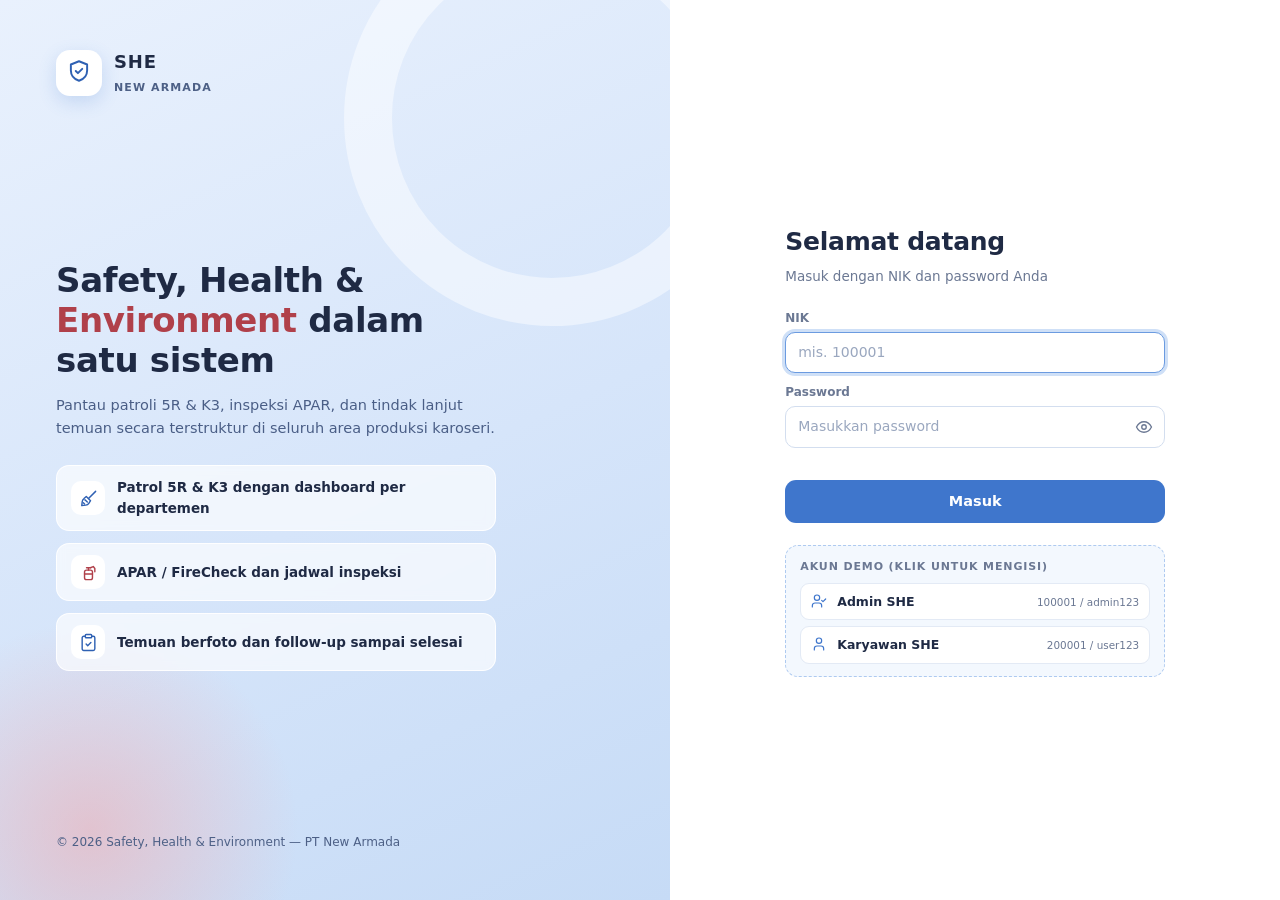
==== launcher.html @ 9843df70 "update ui design" ====
<!doctype html><html lang="id"><head><meta charset="utf-8"><meta name="viewport" content="width=device-width,initial-scale=1"><title>SHE - Apps</title><link rel="stylesheet" href="css/style.css"><link rel="stylesheet" href="css/layout.css"></head>
<body><div class="wrap" style="max-width:1180px!important">
<section class="hero"><div><h2 id="hi">Apps</h2><p>Pilih aplikasi atau modul inspeksi Safety, Health &amp; Environment untuk memulai.</p></div><div id="adm" class="acts"></div></section>
<div class="sech">Aplikasi utama</div><div class="apps" id="apps"></div>
<div class="sech" id="modh">Modul inspeksi tambahan</div><div class="apps" id="mods"></div></div>
<script src="js/data.js"></script><script src="js/icons.js"></script><script src="js/store.js"></script>
<script>guard();topbar('Daftar Apps',false);const db=load();hi.textContent='Halo, '+me().nama;
if(isAdmin())adm.innerHTML=`<button class="btn g s" onclick="document.body.classList.toggle('manage')">${ico('settings-2')} Kelola / Hapus</button> <button class="btn g s" onclick="if(confirm('Reset semua data demo?'))resetDemo()">${ico('refresh')} Reset demo</button>`;
const tile=(on,icon,col,n,sub,x='',cls='')=>`<div class="app ${cls}" onclick="${on}">${x}<div class="ic" style="background:${col}1f;color:${col}">${ico(icon)}</div><div class="nm"><span>${n}</span><small>${sub}</small></div><span class="go">${ico('chevron-right',18)}</span></div>`;
let h=tile("location.href='pages/apar.html'",'extinguisher','#d9686f','APAR / FireCheck','Inspeksi &amp; pemeliharaan APAR')+tile("location.href='pages/patrol5r.html'",'broom','#3f76cc','Patrol 5R &amp; K3','Patroli 5R dan keselamatan kerja');
if(isAdmin())h+=tile("location.href='pages/users.html'",'users','#64748b','Manajemen User','Akun &amp; hak akses');apps.innerHTML=h;
let m='';db.forms.forEach(f=>m+=tile(`location.href='pages/module.html?id=${f.id}'`,f.icon,f.color,esc(f.name),f.scale==='ng'?'Modul · Good / Not Good':'Modul · Skala 1–5',`<span class="x" title="Hapus modul" onclick="event.stopPropagation();del('${f.id}')">${ico('x')}</span>`));
if(isAdmin())m+=tile("location.href='pages/form-builder.html'",'plus','#3f76cc','Modul Baru','Buat modul inspeksi sendiri','','add');
if(!m)modh.style.display='none';else mods.innerHTML=m;
function del(id){const f=db.forms.find(x=>x.id===id);if(!confirm(`Hapus modul "${f.name}" beserta dashboard & semua datanya?`))return;db.forms=db.forms.filter(x=>x.id!==id);db.inspections=db.inspections.filter(x=>x.formId!==id);save(db);location.reload()}</script></body></html>
---- css/style.css ----
/* =====================================================================
   SHE New Armada — Tema: putih dominan, biru pastel & merah pastel
   (nama class dipertahankan supaya logic JS tidak berubah)
   ===================================================================== */
:root{
  --bg:#f6f9fe;--card:#fff;--tx:#1f2a44;--mut:#6b7893;--bd:#e3eaf5;--bd2:#d3deef;
  --pri:#3f76cc;--pri-d:#2f61b3;--pri2:#6b9be0;
  --b50:#f3f8fe;--b100:#e6f0fc;--b200:#cfe0f7;--b300:#aecaf0;
  --bad:#d9686f;--r50:#fef6f6;--r100:#fdeaea;--r200:#f8d0d2;--r300:#f0aaae;--r700:#b0404a;
  --ok:#3fa883;--ok-l:#e3f5ee;--ok-d:#23785a;--warn:#e0a24f;
  --sh:0 1px 2px rgba(31,42,68,.04),0 6px 18px rgba(63,118,204,.07);
  --sh2:0 2px 4px rgba(31,42,68,.05),0 14px 32px rgba(63,118,204,.12);
  --topH:62px;
}
*{box-sizing:border-box}
html{-webkit-text-size-adjust:100%}
body{margin:0;font:14px/1.55 Inter,"Segoe UI",system-ui,-apple-system,Roboto,Arial,sans-serif;background:var(--bg);color:var(--tx);-webkit-font-smoothing:antialiased}
a{color:inherit;text-decoration:none}h2{margin:0}
::selection{background:var(--b200)}
::-webkit-scrollbar{width:9px;height:9px}::-webkit-scrollbar-thumb{background:#c9d7ee;border-radius:8px;border:2px solid var(--bg)}::-webkit-scrollbar-track{background:transparent}

/* ---------- ikon SVG ---------- */
.si{width:16px;height:16px;flex:none;vertical-align:-3px}
.btn .si{vertical-align:0}

/* ---------- top bar ---------- */
.top{position:sticky;top:0;z-index:30;background:rgba(255,255,255,.92);backdrop-filter:saturate(1.4) blur(10px);border-bottom:1px solid var(--bd);box-shadow:0 1px 0 rgba(63,118,204,.04)}
.top-in{display:flex;align-items:center;gap:14px;height:var(--topH);padding:0 24px;max-width:1600px;margin:0 auto}
.brand{display:flex;align-items:center;gap:10px;flex:none}
.brand .lg{width:38px;height:38px;border-radius:11px;display:grid;place-items:center;background:linear-gradient(145deg,var(--b100),var(--b200));color:var(--pri-d);position:relative;box-shadow:inset 0 0 0 1px rgba(63,118,204,.15)}
.brand .lg:after{content:"";position:absolute;right:-3px;top:-3px;width:11px;height:11px;border-radius:50%;background:var(--r300);border:2px solid #fff}
.brand .lg .si{width:21px;height:21px}
.brand .bt{display:flex;flex-direction:column;line-height:1.1}
.brand .bt b{font-size:15px;letter-spacing:.04em;color:var(--tx);font-weight:750}
.brand .bt small{font-size:10.5px;color:var(--mut);letter-spacing:.08em;text-transform:uppercase;font-weight:600;margin-top:2px}
.top .sep{width:1px;height:26px;background:var(--bd2);flex:none}
.top h1{font-size:15px;margin:0;flex:1;font-weight:650;color:var(--tx);display:flex;align-items:center;gap:9px;min-width:0;white-space:nowrap;overflow:hidden;text-overflow:ellipsis}
.top h1 .si{width:19px;height:19px;color:var(--pri)}
.top .usr{display:flex;align-items:center;gap:10px;padding:4px 12px 4px 4px;border:1px solid var(--bd);border-radius:999px;background:#fff}
.top .av{width:30px;height:30px;border-radius:50%;display:grid;place-items:center;background:var(--r100);color:var(--r700);font-weight:700;font-size:11.5px;letter-spacing:.02em}
.top .un{display:flex;flex-direction:column;line-height:1.15;font-size:12.5px;font-weight:600}
.top .un small{font-size:10.5px;color:var(--mut);font-weight:500}
.top .u{font-size:12px;color:var(--mut)}

/* ---------- tombol ---------- */
.btn{border:1px solid transparent;background:var(--pri);color:#fff;padding:9px 16px;border-radius:10px;cursor:pointer;font:inherit;font-weight:600;display:inline-flex;align-items:center;justify-content:center;gap:7px;transition:background .15s,box-shadow .15s,transform .05s,border-color .15s;line-height:1.2;white-space:nowrap}
.btn:hover{background:var(--pri-d);box-shadow:0 4px 12px rgba(63,118,204,.25)}
.btn:active{transform:translateY(1px)}
.btn:focus-visible{outline:3px solid var(--b200);outline-offset:1px}
.btn.g{background:var(--b100);color:#27487f;border-color:var(--b200)}
.btn.g:hover{background:var(--b200);box-shadow:none}
.btn.r{background:var(--r100);color:var(--r700);border-color:var(--r200)}
.btn.r:hover{background:var(--r200);box-shadow:none}
.btn.s{padding:6px 12px;font-size:12px;border-radius:8px}
.btn.ib{padding:7px 9px}
.btn.o{background:#fff;color:var(--tx);border-color:var(--bd2)}.btn.o:hover{background:var(--b50);box-shadow:none}

/* ---------- layout & kartu ---------- */
.wrap{max-width:1180px;margin:0 auto;padding:26px 24px 48px}
.card{background:var(--card);border:1px solid var(--bd);border-radius:14px;padding:20px;margin-bottom:18px;box-shadow:var(--sh)}
.card h3{margin:0 0 14px;font-size:15px;font-weight:700;color:var(--tx);letter-spacing:.005em}
.grid{display:grid;gap:16px}.g4{grid-template-columns:repeat(auto-fit,minmax(180px,1fr))}.g2{grid-template-columns:repeat(auto-fit,minmax(380px,1fr))}.g3{grid-template-columns:repeat(auto-fit,minmax(200px,1fr))}
.kpi{position:relative;overflow:hidden}
.kpi b{font-size:30px;display:block;line-height:1.1;font-weight:750;color:var(--tx)}
.kpi span{color:var(--mut);font-size:12.5px}
.kpi:before{content:"";position:absolute;left:0;top:0;bottom:0;width:4px;background:var(--pri2)}
.kpi:after{content:"";position:absolute;right:-18px;top:-18px;width:70px;height:70px;border-radius:50%;background:var(--b100);opacity:.7}

/* ---------- form ---------- */
input,select,textarea{width:100%;padding:9px 12px;border:1px solid var(--bd2);border-radius:10px;font:inherit;background:#fff;color:var(--tx);transition:border-color .15s,box-shadow .15s}
input::placeholder,textarea::placeholder{color:#9aa7bf}
input:hover,select:hover,textarea:hover{border-color:var(--b300)}
input:focus,select:focus,textarea:focus{outline:none;border-color:var(--pri2);box-shadow:0 0 0 3px var(--b200)}
select{appearance:none;-webkit-appearance:none;padding-right:34px;background:#fff url("data:image/svg+xml;utf8,<svg xmlns='http://www.w3.org/2000/svg' width='14' height='14' viewBox='0 0 24 24' fill='none' stroke='%236b7893' stroke-width='2.2' stroke-linecap='round' stroke-linejoin='round'><path d='m6 9 6 6 6-6'/></svg>") no-repeat right 11px center;cursor:pointer}
input[type=file]{padding:6px;font-size:12px;background:var(--b50);border-style:dashed}
input[type=file]::file-selector-button{border:0;background:var(--b100);color:#27487f;padding:5px 10px;border-radius:7px;margin-right:8px;font:inherit;font-weight:600;cursor:pointer}
input[type=color]{padding:3px;cursor:pointer}
label{font-size:12px;color:var(--mut);display:block;margin:10px 0 4px;font-weight:600}

/* ---------- tab & segmented ---------- */
.tabs{display:flex;gap:4px;margin-bottom:20px;flex-wrap:wrap;background:var(--b100);padding:4px;border-radius:12px;width:fit-content;max-width:100%;border:1px solid var(--b200)}
.tabs button{border:0;background:transparent;padding:8px 16px;border-radius:9px;cursor:pointer;font:inherit;font-weight:600;color:#4a628f;transition:.15s}
.tabs button:hover{color:var(--pri-d);background:rgba(255,255,255,.6)}
.tabs .on{background:#fff;color:var(--pri-d);box-shadow:0 1px 3px rgba(31,42,68,.1)}
.seg{display:flex;gap:8px;flex-wrap:wrap;margin-bottom:6px}
.seg button{border:1px solid var(--bd2);background:#fff;border-radius:12px;padding:10px 20px;cursor:pointer;font:inherit;font-weight:650;color:#40527a;text-align:left;transition:.15s}
.seg button:hover{border-color:var(--pri2);background:var(--b50)}
.seg button small{display:block;font-weight:500;font-size:11px;color:var(--mut)}
.seg .on{background:var(--pri);border-color:var(--pri);color:#fff}.seg .on small{color:#d6e4ff}

/* ---------- tabel ---------- */
.tw{overflow-x:auto}
table{width:100%;border-collapse:collapse;font-size:13px}
th,td{padding:10px;border-bottom:1px solid var(--bd);text-align:left;vertical-align:top}
th{color:#4d6086;font-weight:700;background:var(--b50);white-space:nowrap;font-size:11.5px;letter-spacing:.03em;text-transform:uppercase}
th:first-child{border-top-left-radius:8px}th:last-child{border-top-right-radius:8px}
tr:hover td{background:#fafcff}
td small{color:var(--mut)}

/* ---------- status ---------- */
.pill{padding:3px 11px;border-radius:20px;font-size:11px;font-weight:700;color:#4d6086;background:var(--b100);text-transform:capitalize;display:inline-block}
.pill.open{background:var(--r100);color:var(--r700);box-shadow:inset 0 0 0 1px var(--r200)}
.pill.closed{background:var(--ok-l);color:var(--ok-d);box-shadow:inset 0 0 0 1px #c3e8d9}
.chip{display:inline-block;padding:2px 10px;border-radius:20px;font-size:12px;font-weight:650;background:var(--b100);color:#27487f}
.c5{background:#dcf3ea;color:#1f7556}.c4{background:#e6f3dc;color:#4c7a1d}.c3{background:#fdf1cf;color:#8a6410}.c2{background:#fde4d2;color:#a1521a}.c1{background:var(--r100);color:var(--r700)}
.late{color:var(--bad);font-weight:650}
.dot{display:inline-block;width:10px;height:10px;border-radius:3px;margin-right:6px}
.odr td{background:var(--r50)}
.alertbar{background:var(--r100);border:1px solid var(--r200);color:var(--r700);border-radius:12px;padding:10px 16px;margin-bottom:16px;display:flex;gap:12px;align-items:center}
.alertbar .si{width:19px;height:19px}

/* ---------- launcher (Apps) ---------- */
.hero{display:flex;align-items:flex-end;justify-content:space-between;flex-wrap:wrap;gap:14px;margin-bottom:22px;padding:26px 28px;border-radius:18px;background:linear-gradient(120deg,#fff 35%,var(--b100));border:1px solid var(--bd);box-shadow:var(--sh);position:relative;overflow:hidden}
.hero:before{content:"";position:absolute;right:-60px;top:-70px;width:240px;height:240px;border-radius:50%;background:radial-gradient(circle,var(--r100),transparent 70%)}
.hero h2{font-size:22px;font-weight:750;letter-spacing:-.005em;position:relative}
.hero p{margin:4px 0 0;color:var(--mut);font-size:13.5px;position:relative}
.hero .acts{display:flex;gap:8px;flex-wrap:wrap;position:relative}
.sech{font-size:12px;font-weight:700;color:var(--mut);letter-spacing:.09em;text-transform:uppercase;margin:6px 2px 12px;display:flex;align-items:center;gap:10px}
.sech:after{content:"";flex:1;height:1px;background:var(--bd)}
.apps{display:grid;grid-template-columns:repeat(auto-fill,minmax(250px,1fr));gap:16px;padding:0 0 18px}
.app{cursor:pointer;position:relative;display:flex;align-items:center;gap:15px;padding:16px 18px;background:#fff;border:1px solid var(--bd);border-radius:16px;box-shadow:var(--sh);transition:transform .18s,box-shadow .18s,border-color .18s;font-size:14px;color:var(--tx);font-weight:650;text-align:left}
.app:hover{transform:translateY(-3px);box-shadow:var(--sh2);border-color:var(--b300)}
.app .ic{width:56px;height:56px;border-radius:16px;flex:none;display:grid;place-items:center;transition:.18s}
.app .ic .si{width:28px;height:28px}
.app .nm{display:flex;flex-direction:column;min-width:0;line-height:1.3}
.app .nm span{overflow:hidden;text-overflow:ellipsis}
.app .nm small{font-size:11.5px;color:var(--mut);font-weight:500;margin-top:2px}
.app .go{margin-left:auto;color:var(--bd2);transition:.18s;display:grid}.app:hover .go{color:var(--pri);transform:translateX(2px)}
.app.add{border-style:dashed;border-color:var(--b300);background:var(--b50);box-shadow:none}
.app.add:hover{background:var(--b100)}
.app .x{position:absolute;top:-8px;right:-8px;background:var(--bad);color:#fff;border-radius:50%;width:24px;height:24px;display:none;place-items:center;box-shadow:0 2px 6px rgba(176,64,74,.4)}
.app .x .si{width:13px;height:13px;stroke-width:2.4}
.manage .app .x{display:grid}
.manage .app{animation:wob .5s ease-in-out infinite alternate}
@keyframes wob{from{transform:rotate(-.35deg)}to{transform:rotate(.35deg)}}

/* ---------- login ---------- */
body.login{min-height:100vh;display:grid;grid-template-columns:1.1fr 1fr;background:#fff}
.lg-side{position:relative;overflow:hidden;padding:48px 56px;display:flex;flex-direction:column;justify-content:space-between;background:linear-gradient(155deg,#e9f1fd 0%,#d6e5fa 55%,#c6dbf6 100%);color:var(--tx)}
.lg-side:before{content:"";position:absolute;left:-120px;bottom:-140px;width:420px;height:420px;border-radius:50%;background:radial-gradient(circle,rgba(240,170,174,.55),rgba(240,170,174,0) 70%)}
.lg-side:after{content:"";position:absolute;right:-90px;top:-90px;width:320px;height:320px;border-radius:50%;border:48px solid rgba(255,255,255,.45)}
.lg-side>*{position:relative;z-index:1}
.lg-brand{display:flex;align-items:center;gap:12px}
.lg-brand .lg{width:46px;height:46px;border-radius:14px;background:#fff;color:var(--pri-d);display:grid;place-items:center;box-shadow:0 6px 18px rgba(63,118,204,.2)}
.lg-brand .lg .si{width:26px;height:26px}
.lg-brand b{display:block;font-size:18px;letter-spacing:.05em;font-weight:800}
.lg-brand small{font-size:11px;color:#4d6086;letter-spacing:.1em;text-transform:uppercase;font-weight:600}
.lg-hero h2{font-size:34px;line-height:1.18;font-weight:800;letter-spacing:-.01em;max-width:440px}
.lg-hero h2 em{font-style:normal;color:var(--r700)}
.lg-hero p{color:#4a5e86;max-width:440px;margin:14px 0 26px;font-size:14.5px}
.lg-feat{display:grid;gap:12px;max-width:440px}
.lg-feat div{display:flex;align-items:center;gap:12px;background:rgba(255,255,255,.65);border:1px solid rgba(255,255,255,.9);padding:11px 14px;border-radius:13px;font-weight:600;font-size:13.5px;backdrop-filter:blur(4px)}
.lg-feat .ib2{width:34px;height:34px;border-radius:10px;display:grid;place-items:center;background:#fff;color:var(--pri-d);flex:none}
.lg-feat div:nth-child(2) .ib2{color:var(--r700)}
.lg-foot{font-size:12px;color:#4d6086}
.lg-main{display:grid;place-items:center;padding:32px}
.lg-form{width:100%;max-width:380px}
.lg-form h2{font-size:25px;font-weight:800;letter-spacing:-.01em}
.lg-form .sub{color:var(--mut);font-size:13.5px;margin:4px 0 22px}
.pwf{position:relative}.pwf input{padding-right:42px}
.pwf button{position:absolute;right:6px;top:50%;transform:translateY(-50%);border:0;background:transparent;color:var(--mut);cursor:pointer;padding:6px;border-radius:8px;display:grid;place-items:center}
.pwf button:hover{background:var(--b100);color:var(--pri-d)}
.err{color:var(--r700);font-size:13px;min-height:20px;margin:8px 0 4px;font-weight:550}
.lg-form .btn{width:100%;padding:12px;font-size:14.5px;border-radius:11px}
.demo{margin-top:22px;border:1px dashed var(--b300);background:var(--b50);border-radius:13px;padding:12px 14px}
.demo>small{display:block;font-size:11px;letter-spacing:.08em;text-transform:uppercase;color:var(--mut);font-weight:700;margin-bottom:8px}
.demo button{display:flex;width:100%;align-items:center;gap:10px;padding:8px 10px;margin-top:6px;border:1px solid var(--bd);background:#fff;border-radius:9px;cursor:pointer;font:inherit;font-size:12.5px;color:var(--tx);text-align:left;transition:.15s}
.demo button:hover{border-color:var(--pri2);background:var(--b100)}
.demo button .si{color:var(--pri)}
.demo button span:not([data-ico]){flex:1}.demo button small{color:var(--mut)}
@media(max-width:900px){body.login{grid-template-columns:1fr}.lg-side{display:none}}

/* ---------- inspeksi: pertanyaan & skala ---------- */
.leg{display:flex;gap:16px;flex-wrap:wrap;justify-content:center;font-size:12px;color:#51627f;margin-top:6px}.leg i{display:inline-block;width:11px;height:11px;border-radius:3px;margin-right:5px}
.q{padding:12px 0;border-bottom:1px dashed var(--bd2)}.q p{margin:0 0 8px}
.opts{display:flex;gap:6px;flex-wrap:wrap}.opts label{margin:0}.opts input{display:none}
.opts span{display:inline-block;padding:7px 15px;border:1px solid var(--bd2);border-radius:9px;cursor:pointer;color:var(--tx);background:#fff}
.opts input:checked+span{background:var(--pri);color:#fff;border-color:var(--pri)}.opts input.ng:checked+span{background:var(--bad);border-color:var(--bad)}.opts input.ok:checked+span{background:var(--ok);border-color:var(--ok)}
.qr{display:grid;grid-template-columns:1fr auto auto;gap:14px;align-items:center}.qr p{margin:0}
.scale{display:flex;gap:6px}.scale label{margin:0}.scale input{display:none}
.scale span{display:grid;place-items:center;width:40px;height:40px;border:1px solid var(--bd2);border-radius:11px;cursor:pointer;font-weight:700;background:#fff;color:#51627f;transition:.12s}
.scale span:hover{border-color:var(--pri2);background:var(--b50)}
.scale input:checked+span{color:#fff;border-color:transparent;box-shadow:0 3px 8px rgba(31,42,68,.18)}
.scale input:checked+.s1{background:#e0777d}.scale input:checked+.s2{background:#ee9a62}.scale input:checked+.s3{background:#e6b83f}.scale input:checked+.s4{background:#78c077}.scale input:checked+.s5{background:#3fa883}
.scale .wd{width:auto;padding:0 14px}.scale input:checked+.sg{background:#3fa883}.scale input:checked+.sn{background:#e0777d}
.find{background:var(--r50);border:1px solid var(--r200);border-radius:12px;padding:12px;margin-top:8px}.find small{color:var(--r700);font-weight:650}
.gh{font-weight:700;margin:18px 0 4px;color:var(--pri-d)}
.sec .sec{margin-left:12px;padding-left:14px;border-left:2px solid var(--b200)}.sec .sec>.gh{color:#4a6aa5;font-size:13px}
.ph{display:grid;grid-template-columns:repeat(auto-fill,minmax(220px,1fr));gap:14px}.ph>div{border:1px solid var(--bd);border-radius:12px;overflow:hidden;font-size:12px;background:#fff}.ph img{width:100%;height:140px;object-fit:cover;display:block}.ph p{margin:8px 10px}
.row{display:flex;gap:8px;margin-bottom:8px;align-items:center}.row input{flex:1}
.tn{margin-bottom:8px}.tn.sc>.row input{font-weight:650;background:var(--b50)}
.tg{font-size:10px;text-transform:uppercase;font-weight:700;color:var(--mut);width:46px}
.kids{margin:6px 0 10px 22px;padding-left:12px;border-left:2px solid var(--b200)}
.sumbar{position:sticky;top:calc(var(--topH) + 8px);z-index:10;display:flex;gap:10px;flex-wrap:wrap;align-items:center;background:linear-gradient(100deg,var(--b100),#fff);color:var(--tx);border:1px solid var(--b200);border-left:4px solid var(--pri);border-radius:14px;padding:10px 16px;margin-bottom:16px;box-shadow:var(--sh)}
.sumbar b{font-size:20px;color:var(--pri-d)}.sumbar .chip{background:#fff;color:#27487f;border:1px solid var(--b200)}
.nin{display:flex;gap:8px;align-items:center;flex-wrap:wrap}.nin input{width:110px}.nin small{color:var(--mut)}
.tmr{display:grid;grid-template-columns:110px 1.4fr 1.4fr 1fr 140px 1.2fr 30px;gap:8px;align-items:start;margin-bottom:10px}
.tmg{display:grid;grid-template-columns:150px 1.4fr 1.4fr 1fr 150px 34px;gap:8px;align-items:start}.tmg small{display:block;margin-bottom:4px}
.thumb{width:84px;height:60px;object-fit:cover;border-radius:8px;cursor:zoom-in;border:1px solid var(--bd)}
.jt th,.jt td{border:1px solid var(--bd2);text-align:center;vertical-align:middle;padding:9px 8px}.jt th{background:var(--b100);color:#27487f}.jt td b{display:block}.jt input{margin:2px 0;text-align:center;font-size:12px;padding:6px}

/* ---------- dialog ---------- */
dialog{border:0;border-radius:18px;padding:24px;width:min(480px,94vw);box-shadow:0 24px 70px rgba(31,42,68,.3);color:var(--tx)}
dialog::backdrop{background:rgba(31,42,68,.42);backdrop-filter:blur(3px)}
dialog h3{font-size:17px}

/* ---------- pemilih ikon & pemicu ---------- */
.ic-trg{display:flex;align-items:center;gap:12px;width:100%;padding:8px 12px 8px 8px;border:1px solid var(--bd2);background:#fff;border-radius:12px;cursor:pointer;font:inherit;color:var(--tx);text-align:left;transition:.15s}
.ic-trg:hover{border-color:var(--pri2);box-shadow:0 0 0 3px var(--b100)}
.ic-trg .ic-prev{width:46px;height:46px;border-radius:13px;display:grid;place-items:center;flex:none}
.ic-trg .ic-nm{flex:1;display:flex;flex-direction:column;min-width:0;line-height:1.25}
.ic-trg .ic-nm b{font-size:13.5px}.ic-trg .ic-nm small{font-size:11px;color:var(--mut);font-weight:500}
.ic-trg>.si{color:var(--mut)}
dialog.icpk{width:min(820px,96vw);max-height:90vh;padding:0;overflow:hidden}
dialog.icpk[open]{display:flex;flex-direction:column}
.pk-h{display:flex;justify-content:space-between;align-items:flex-start;gap:12px;padding:20px 24px 12px}
.pk-h h3{margin:0}.pk-h p{margin:3px 0 0;color:var(--mut);font-size:12.5px}
.pk-s{position:relative;margin:0 24px}.pk-s .si{position:absolute;left:12px;top:50%;transform:translateY(-50%);color:var(--mut);width:17px;height:17px}.pk-s input{padding-left:38px}
.pk-c{display:flex;gap:6px;flex-wrap:wrap;padding:12px 24px 4px}
.pk-c button{border:1px solid var(--bd2);background:#fff;border-radius:999px;padding:5px 13px;font:inherit;font-size:12px;font-weight:600;color:#4a628f;cursor:pointer;transition:.12s}
.pk-c button:hover{background:var(--b100)}.pk-c .on{background:var(--pri);border-color:var(--pri);color:#fff}
.pk-g{display:grid;grid-template-columns:repeat(auto-fill,minmax(92px,1fr));gap:8px;padding:12px 24px;overflow-y:auto;flex:1;min-height:220px}
.pk-i{display:flex;flex-direction:column;align-items:center;gap:7px;padding:12px 6px 9px;border:1px solid var(--bd);background:#fff;border-radius:12px;cursor:pointer;font:inherit;color:var(--tx);transition:.12s}
.pk-i span{width:46px;height:46px;border-radius:12px;display:grid;place-items:center;background:var(--b50);color:var(--pri-d);transition:.12s}
.pk-i small{font-size:10.5px;line-height:1.25;color:var(--mut);text-align:center;font-weight:600;min-height:26px;display:flex;align-items:center}
.pk-i:hover{border-color:var(--pk,var(--pri2));transform:translateY(-1px);box-shadow:0 6px 14px rgba(63,118,204,.14)}
.pk-i:hover span{background:var(--pk,var(--pri));color:#fff}
.pk-i.on{border-color:var(--pk,var(--pri));background:var(--b50);box-shadow:0 0 0 2px var(--b200)}
.pk-i.on span{background:var(--pk,var(--pri));color:#fff}
.pk-e{grid-column:1/-1;text-align:center;color:var(--mut);padding:40px 0}
.pk-f{padding:10px 24px 14px;font-size:11.5px;color:var(--mut);border-top:1px solid var(--bd);background:var(--b50)}

/* ---------- swatch warna & pratinjau modul ---------- */
.sw{display:flex;gap:7px;flex-wrap:wrap;align-items:center}
.sw button{width:28px;height:28px;border-radius:50%;border:2px solid #fff;box-shadow:0 0 0 1px var(--bd2);cursor:pointer;padding:0;display:grid;place-items:center;color:#fff;transition:.12s}
.sw button:hover{transform:scale(1.1)}.sw button.on{box-shadow:0 0 0 2px var(--tx)}
.sw button .si{width:14px;height:14px;stroke-width:3}
.sw input[type=color]{width:28px;height:28px;padding:0;border-radius:50%;border:2px solid #fff;box-shadow:0 0 0 1px var(--bd2);background:conic-gradient(#e8949a,#eeb35a,#5fb89b,#6b9be0,#9a8ce0,#e8949a);cursor:pointer;overflow:hidden}
.sw input[type=color]::-webkit-color-swatch-wrapper{padding:0}.sw input[type=color]::-webkit-color-swatch{border:0;border-radius:50%;opacity:0}.sw input[type=color]::-moz-color-swatch{border:0;opacity:0}
.pv{max-width:300px}.pv .app{cursor:default}.pv .app:hover{transform:none;box-shadow:var(--sh);border-color:var(--bd)}
.pvl{font-size:11px;font-weight:700;letter-spacing:.08em;text-transform:uppercase;color:var(--mut);margin:0 0 8px}
.fbwrap{display:grid;grid-template-columns:1fr 300px;gap:22px;align-items:start}
@media(max-width:820px){.fbwrap{grid-template-columns:1fr}}

@media(max-width:760px){.hide-m{display:none}.tmr{grid-template-columns:1fr}.g2{grid-template-columns:1fr}.top-in{padding:0 14px;gap:10px}.top .un,.brand .bt small,.top .sep{display:none}.top .usr{padding:3px}.wrap{padding:16px 14px 36px}.hero{padding:20px}}
@media(max-width:900px){.qr{grid-template-columns:1fr}.tmg{grid-template-columns:1fr}}
---- css/layout.css ----
/* Layout & proporsi halaman (dipakai Patrol 5R dan semua modul). Warna mengikuti tema di style.css */
*, *::before, *::after { box-sizing: border-box; }
body { font-size: 13.5px; background-color: var(--bg); }
.wrap { max-width: min(98%, 1600px) !important; width: 100% !important; margin: 0 auto; padding: 24px 16px 48px; }

/* Status Overdue Tetap 1 Baris */
td span, .late, .chip { white-space: nowrap; }

/* Tabel Rapi & Compact */
table th, table td { padding: 9px 11px !important; font-size: 12.5px; }
table th { font-size: 11px; }

/* KONSISTENSI LEBAR KOLOM KHUSUS TABEL TEMUAN */
.card.tw table:has(button.g.s) { table-layout: fixed; width: 100%; }
.card.tw table:has(button.g.s) th:nth-child(1), .card.tw table:has(button.g.s) td:nth-child(1) { width: 80px; }   /* Dept */
.card.tw table:has(button.g.s) th:nth-child(2), .card.tw table:has(button.g.s) td:nth-child(2) { width: 80px; }   /* Bagian */
.card.tw table:has(button.g.s) th:nth-child(3), .card.tw table:has(button.g.s) td:nth-child(3) { width: 90px; }   /* Temuan (foto) */
.card.tw table:has(button.g.s) th:nth-child(4), .card.tw table:has(button.g.s) td:nth-child(4) { width: 140px; }  /* Keterangan */
.card.tw table:has(button.g.s) th:nth-child(5), .card.tw table:has(button.g.s) td:nth-child(5) { width: 120px; }  /* Perbaikan */
.card.tw table:has(button.g.s) th:nth-child(6), .card.tw table:has(button.g.s) td:nth-child(6) { width: 130px; }  /* 5R / K3 */
.card.tw table:has(button.g.s) th:nth-child(7), .card.tw table:has(button.g.s) td:nth-child(7) { width: 85px; }   /* PIC */
.card.tw table:has(button.g.s) th:nth-child(8), .card.tw table:has(button.g.s) td:nth-child(8) { width: 95px; }   /* Due date */
.card.tw table:has(button.g.s) th:nth-child(9), .card.tw table:has(button.g.s) td:nth-child(9) { width: 90px; }   /* Update (foto) */
.card.tw table:has(button.g.s) th:nth-child(10), .card.tw table:has(button.g.s) td:nth-child(10) { width: 80px; } /* Status */
.card.tw table:has(button.g.s) th:nth-child(11), .card.tw table:has(button.g.s) td:nth-child(11) { width: 75px; } /* Aksi */

/* Grid KPI Card & Layout Responsif */
.grid.g5 { display: grid; grid-template-columns: repeat(auto-fit, minmax(180px, 1fr)) !important; gap: 14px; }
.grid.g4 { display: grid; grid-template-columns: repeat(auto-fit, minmax(220px, 1fr)) !important; gap: 14px; }
.grid.g3 { display: grid; grid-template-columns: repeat(auto-fit, minmax(200px, 1fr)) !important; gap: 14px; }
.grid.g2 { display: grid; grid-template-columns: repeat(auto-fit, minmax(300px, 1fr)) !important; gap: 14px; }

.card.kpi { padding: 14px 18px 14px 20px !important; margin-bottom: 0; display: flex; flex-direction: column; justify-content: center; }
.card.kpi b { font-size: 1.55rem !important; line-height: 1.2; }
.card.kpi span { font-size: 12px !important; color: var(--mut); margin-top: 4px; }
/* aksen KPI: biru; kartu ke-5 (overdue) merah pastel */
.grid.g5 .kpi:nth-child(5):before { background: var(--r300); }
.grid.g5 .kpi:nth-child(5):after { background: var(--r100); }
.grid.g5 .kpi:nth-child(5) b { color: var(--r700) !important; }
.grid.g5 .kpi:nth-child(3):before { background: #e6b83f; }
.grid.g5 .kpi:nth-child(4):before { background: #3fa883; }

/* Kontainer Card Dashboard & Modul */
.card { margin-bottom: 16px; padding: 18px; }
.chart-container { width: 100%; overflow: visible; }

/* Placeholder Data Kosong */
.empty-chart-placeholder { width: 100%; min-height: 160px; display: flex; align-items: center; justify-content: center; background: var(--b50); border: 1px dashed var(--b300); border-radius: 12px; color: var(--mut); font-size: 13px; font-weight: 500; text-align: center; padding: 16px; }

/* Elemen Input & Select */
.card select, .card input[type="date"], .card input[type="text"] { width: 100%; max-width: 100%; }
.tabs { display: flex; flex-wrap: wrap; gap: 6px; align-items: center; }

@media (max-width: 768px) {
  .grid.g4, .grid.g5, .grid.g3, .grid.g2 { grid-template-columns: 1fr !important; }
}
/* Tabel Temuan: chip Poin panjang boleh turun baris, bisa digeser di layar sempit */
.chipw { white-space: normal !important; display: inline-block; max-width: 100%; line-height: 1.35; word-break: break-word; border-radius: 12px; }
.card.tw table:has(button.g.s) { min-width: 1150px; }
.card.tw table:has(button.g.s) td { overflow-wrap: anywhere; vertical-align: top; }
.qsub { color: var(--mut); font-size: 11px; margin-top: 3px; line-height: 1.35; }

/* tabel di halaman lain (mis. Manajemen User) tidak ikut aturan lebar kolom tabel Temuan */
.card.tw.nofix table { table-layout: auto !important; min-width: 0 !important; width: 100%; }
.card.tw.nofix table th, .card.tw.nofix table td { width: auto !important; }
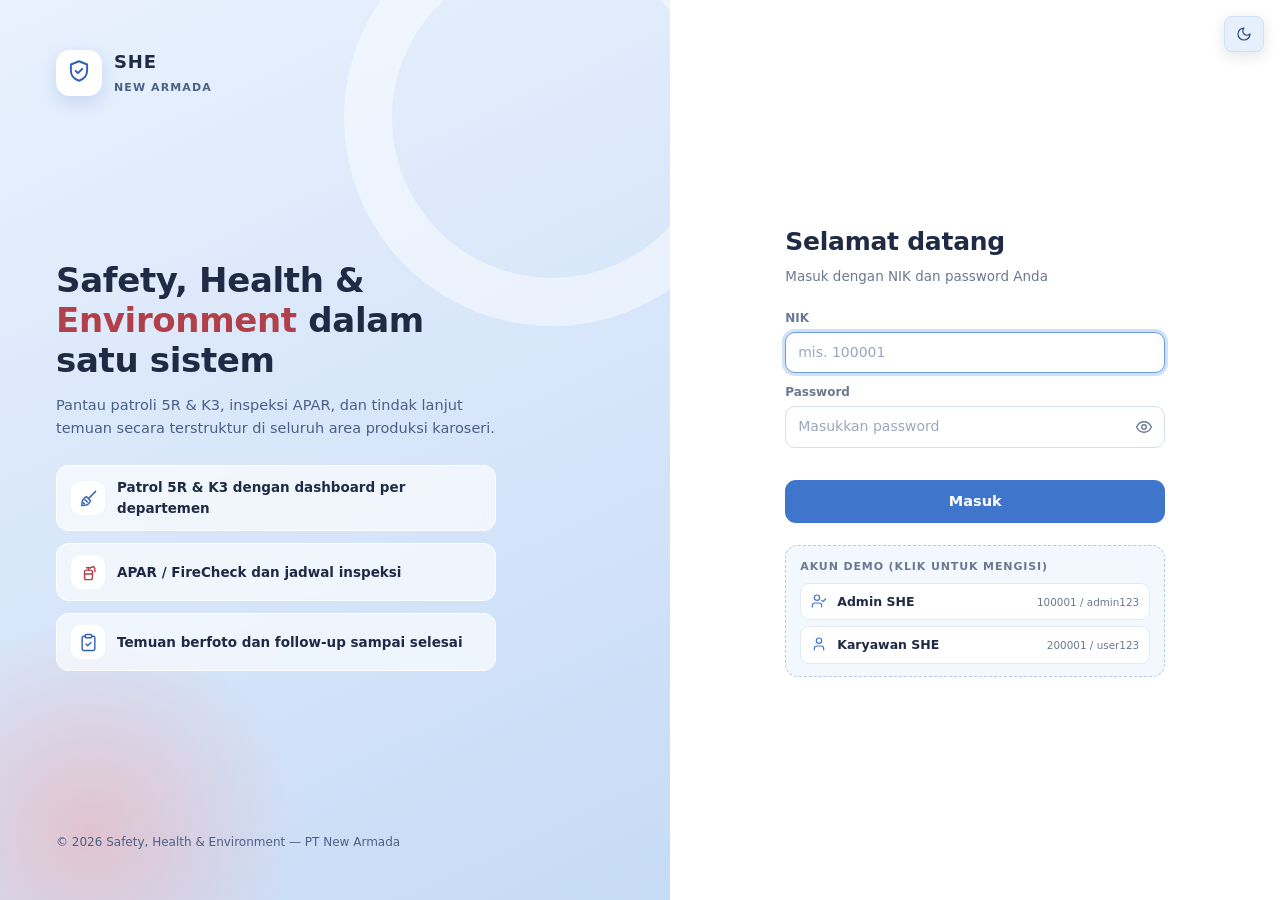
==== commit b9ba3554: "update light and dark mode" ====
--- a/launcher.html
+++ b/launcher.html
@@ -1,4 +1,4 @@
-<!doctype html><html lang="id"><head><meta charset="utf-8"><meta name="viewport" content="width=device-width,initial-scale=1"><title>SHE - Apps</title><link rel="stylesheet" href="css/style.css"><link rel="stylesheet" href="css/layout.css"></head>
+<!doctype html><html lang="id"><head><meta charset="utf-8"><meta name="viewport" content="width=device-width,initial-scale=1"><title>SHE - Apps</title><script src="js/theme.js"></script><link rel="stylesheet" href="css/style.css"><link rel="stylesheet" href="css/layout.css"><link rel="stylesheet" href="css/dark.css"></head>
 <body><div class="wrap" style="max-width:1180px!important">
 <section class="hero"><div><h2 id="hi">Apps</h2><p>Pilih aplikasi atau modul inspeksi Safety, Health &amp; Environment untuk memulai.</p></div><div id="adm" class="acts"></div></section>
 <div class="sech">Aplikasi utama</div><div class="apps" id="apps"></div>
--- a/css/dark.css
+++ b/css/dark.css
@@ -0,0 +1,138 @@
+/* =====================================================================
+   SHE New Armada - Mode gelap. Aktif saat <html data-theme="dark">.
+   Muat SETELAH style.css dan layout.css.
+   ===================================================================== */
+.theme-fab{position:fixed;top:16px;right:16px;z-index:50}
+.theme-fab .btn{padding:9px 11px;box-shadow:0 4px 14px rgba(31,42,68,.12)}
+
+:root[data-theme="dark"]{
+  color-scheme:dark;
+  --bg:#0e1424;--card:#161f35;--tx:#e6ecf8;--mut:#93a2c2;--bd:#25314d;--bd2:#33426a;
+  --pri:#4a82d8;--pri-d:#6b9be0;--pri2:#6b9be0;
+  --b50:#1a2542;--b100:#1f2d50;--b200:#2c3f6b;--b300:#41598f;
+  --bad:#e8858c;--r50:#2a1a24;--r100:#3a2029;--r200:#5a2d38;--r300:#b9656d;--r700:#f3a6ac;
+  --ok:#4fbf98;--ok-l:#173328;--ok-d:#86dcb9;--warn:#e0a24f;
+  --sh:0 1px 2px rgba(0,0,0,.3),0 6px 18px rgba(0,0,0,.25);
+  --sh2:0 2px 4px rgba(0,0,0,.35),0 14px 32px rgba(0,0,0,.4);
+}
+[data-theme="dark"] body{background:var(--bg);color:var(--tx)}
+[data-theme="dark"] ::-webkit-scrollbar-thumb{background:#33426a;border-color:var(--bg)}
+
+/* permukaan yang tadinya putih */
+[data-theme="dark"] .top{background:rgba(14,20,36,.88);box-shadow:none}
+[data-theme="dark"] .top .usr,
+[data-theme="dark"] input,[data-theme="dark"] select,[data-theme="dark"] textarea,
+[data-theme="dark"] .app,[data-theme="dark"] .seg button,[data-theme="dark"] .opts span,
+[data-theme="dark"] .scale span,[data-theme="dark"] .ph>div,[data-theme="dark"] .ic-trg,
+[data-theme="dark"] .pk-i,[data-theme="dark"] .pk-c button,[data-theme="dark"] .demo button,
+[data-theme="dark"] .btn.o,[data-theme="dark"] dialog{background-color:var(--card);color:var(--tx)}
+[data-theme="dark"] select{background-color:var(--card)}
+[data-theme="dark"] input[type=file]{background:var(--b50)}
+[data-theme="dark"] input[type=color]{background:var(--card)}
+[data-theme="dark"] input::placeholder{color:#6f7fa3}
+[data-theme="dark"] .brand .lg:after,[data-theme="dark"] .sw button{border-color:var(--card)}
+[data-theme="dark"] .brand .lg{background:linear-gradient(145deg,var(--b200),var(--b100));color:#cfe0f7}
+[data-theme="dark"] .top .av{background:var(--r100);color:var(--r700)}
+
+/* teks biru tua -> biru terang */
+[data-theme="dark"] .btn.g,[data-theme="dark"] .chip,[data-theme="dark"] .jt th,
+[data-theme="dark"] .pk-i span,[data-theme="dark"] .sumbar .chip,
+[data-theme="dark"] input[type=file]::file-selector-button{color:#cfe0f7}
+[data-theme="dark"] .tabs button,[data-theme="dark"] .seg button,[data-theme="dark"] .pk-c button,
+[data-theme="dark"] th,[data-theme="dark"] .scale span{color:#a9bbdd}
+[data-theme="dark"] .tabs .on{background:var(--card);color:#cfe0f7}
+[data-theme="dark"] .tabs button:hover{background:rgba(255,255,255,.05);color:#cfe0f7}
+[data-theme="dark"] .btn:hover{box-shadow:0 4px 12px rgba(0,0,0,.35)}
+[data-theme="dark"] .gh,[data-theme="dark"] .hero h2,[data-theme="dark"] .sumbar b{color:#9dbff0}
+[data-theme="dark"] .sec .sec>.gh{color:#8aa8d8}
+[data-theme="dark"] .seg .on{background:var(--pri);color:#fff}
+[data-theme="dark"] .opts input:checked+span{background:var(--pri);color:#fff}
+[data-theme="dark"] .pk-c .on{background:var(--pri);color:#fff}
+
+/* tabel & status */
+[data-theme="dark"] tr:hover td{background:rgba(255,255,255,.03)}
+[data-theme="dark"] .odr td{background:var(--r50)}
+[data-theme="dark"] .pill{background:var(--b100);color:#a9bbdd}
+[data-theme="dark"] .pill.closed{box-shadow:inset 0 0 0 1px #24513f}
+[data-theme="dark"] .c5{background:#173a2d;color:#86dcb9}
+[data-theme="dark"] .c4{background:#25391d;color:#b4dc8e}
+[data-theme="dark"] .c3{background:#3a3217;color:#f0d27c}
+[data-theme="dark"] .c2{background:#3d2a1b;color:#f2b07d}
+[data-theme="dark"] .c1{background:var(--r100);color:var(--r700)}
+[data-theme="dark"] .kpi:after{background:var(--b100);opacity:.5}
+[data-theme="dark"] .grid.g5 .kpi:nth-child(5):after{background:var(--r100)}
+[data-theme="dark"] .empty-chart-placeholder{background:var(--b50);border-color:var(--b200)}
+
+/* halaman Apps */
+[data-theme="dark"] .hero{background:linear-gradient(120deg,var(--card) 35%,var(--b100))}
+[data-theme="dark"] .app.add{background:var(--b50)}
+[data-theme="dark"] .app .ic{filter:brightness(1.15)}
+[data-theme="dark"] .sumbar{background:linear-gradient(100deg,var(--b100),var(--card))}
+
+/* grafik SVG (warna teks/garis ditulis langsung di atribut SVG) */
+[data-theme="dark"] svg text{fill:#b6c4e0}
+[data-theme="dark"] svg line{stroke:#2a3857}
+
+/* input inline di Kelola Form */
+[data-theme="dark"] input[style*="#f2f6ff"]{background:var(--b50)!important}
+[data-theme="dark"] .find small{color:var(--r700)}
+
+/* dialog & pemilih ikon */
+[data-theme="dark"] dialog::backdrop{background:rgba(3,6,14,.65)}
+[data-theme="dark"] .pk-f{background:var(--b50)}
+[data-theme="dark"] .pk-i span{background:var(--b50)}
+[data-theme="dark"] .pk-i.on{background:var(--b50)}
+[data-theme="dark"] .ic-trg:hover{box-shadow:0 0 0 3px var(--b100)}
+
+/* login */
+[data-theme="dark"] body.login{background:var(--bg)}
+[data-theme="dark"] .lg-side{background:linear-gradient(155deg,#141f3a 0%,#1a2b52 55%,#203662 100%)}
+[data-theme="dark"] .lg-side:before{background:radial-gradient(circle,rgba(240,130,140,.28),rgba(240,130,140,0) 70%)}
+[data-theme="dark"] .lg-side:after{border-color:rgba(255,255,255,.05)}
+[data-theme="dark"] .lg-brand .lg,[data-theme="dark"] .lg-feat .ib2{background:var(--card);color:#9dbff0}
+[data-theme="dark"] .lg-brand small,[data-theme="dark"] .lg-foot,[data-theme="dark"] .lg-hero p{color:#9fb0d2}
+[data-theme="dark"] .lg-feat div{background:rgba(255,255,255,.06);border-color:rgba(255,255,255,.1)}
+[data-theme="dark"] .lg-hero h2 em{color:#f3a6ac}
+[data-theme="dark"] .demo{background:var(--b50)}
+
+/* ===== halaman APAR (Tailwind + CSS sendiri) ===== */
+[data-theme="dark"] .hd{background:rgba(14,20,36,.92);color:var(--tx)}
+[data-theme="dark"] .hd-btn,[data-theme="dark"] .sb-back{background:var(--b100);color:#cfe0f7;border-color:var(--b200)}
+[data-theme="dark"] .hd-lg{background:linear-gradient(145deg,var(--b200),var(--b100));color:#cfe0f7}
+[data-theme="dark"] .hd-ib,[data-theme="dark"] .hd-user{color:#a9bbdd}
+[data-theme="dark"] .sb{background:var(--card);color:#a9bbdd}
+[data-theme="dark"] .nv-on,[data-theme="dark"] .nvc-on{background:var(--b100);color:#cfe0f7}
+[data-theme="dark"] .nv-h:hover,[data-theme="dark"] .nvc-h:hover{background:var(--b50);color:#cfe0f7}
+[data-theme="dark"] .nvg{background:var(--bg)}
+[data-theme="dark"] .bg-white,[data-theme="dark"] .bg-slate-50{background-color:var(--card)!important}
+[data-theme="dark"] .bg-slate-100{background-color:var(--bg)!important}
+[data-theme="dark"] .bg-sky-50,[data-theme="dark"] .bg-sky-100\/60{background-color:var(--b100)!important}
+[data-theme="dark"] .bg-amber-50{background-color:#3a3217!important}
+[data-theme="dark"] .bg-rose-50{background-color:var(--r100)!important}
+[data-theme="dark"] .border-slate-200,[data-theme="dark"] .border-slate-100,[data-theme="dark"] .border-slate-300{border-color:var(--bd)!important}
+[data-theme="dark"] .border-sky-200{border-color:var(--b200)!important}
+[data-theme="dark"] .border-amber-200{border-color:#5a4a1e!important}
+[data-theme="dark"] .border-rose-200{border-color:var(--r200)!important}
+[data-theme="dark"] .text-slate-900,[data-theme="dark"] .text-slate-800,[data-theme="dark"] .text-slate-700{color:var(--tx)!important}
+[data-theme="dark"] .text-slate-600,[data-theme="dark"] .text-slate-500{color:#a9bbdd!important}
+[data-theme="dark"] .text-slate-400{color:#7f90b3!important}
+[data-theme="dark"] .text-rose-600,[data-theme="dark"] .text-rose-500{color:var(--r700)!important}
+[data-theme="dark"] .text-blue-600{color:#8fb4ea!important}
+[data-theme="dark"] .inp{background:var(--card);color:var(--tx);border-color:var(--bd2)}
+[data-theme="dark"] .lbl{color:var(--mut)}
+[data-theme="dark"] .btn-g{background:var(--card);color:#cfe0f7;border-color:var(--bd2)}
+[data-theme="dark"] .btn-g:hover{background:var(--b50)}
+[data-theme="dark"] .btn-t{background:var(--b100);color:#cfe0f7;border-color:var(--b200)}
+[data-theme="dark"] .btn-r{background:var(--r100);color:var(--r700);border-color:var(--r200)}
+[data-theme="dark"] .ab.v{background:var(--b100);color:#9dbff0}
+[data-theme="dark"] .ab.q{background:#232a52;color:#a5b4f0}
+[data-theme="dark"] .ab.e{background:#3a3217;color:#f0d27c}
+[data-theme="dark"] .ab.d{background:var(--r100);color:var(--r700)}
+[data-theme="dark"] .bdg.g{background:#173a2d;color:#86dcb9}
+[data-theme="dark"] .bdg.r{background:var(--r100);color:var(--r700)}
+[data-theme="dark"] .bdg.y{background:#3a3217;color:#f0d27c}
+[data-theme="dark"] .bdg.b{background:var(--b100);color:#9dbff0}
+[data-theme="dark"] .bdg.s{background:var(--b50);color:#a9bbdd}
+[data-theme="dark"] table.tb th{background:var(--b50);color:#a9bbdd;border-color:var(--bd)}
+[data-theme="dark"] table.tb td{color:#c3d0ea;border-color:var(--bd)}
+[data-theme="dark"] table.tb tbody tr:hover{background:rgba(255,255,255,.03)}
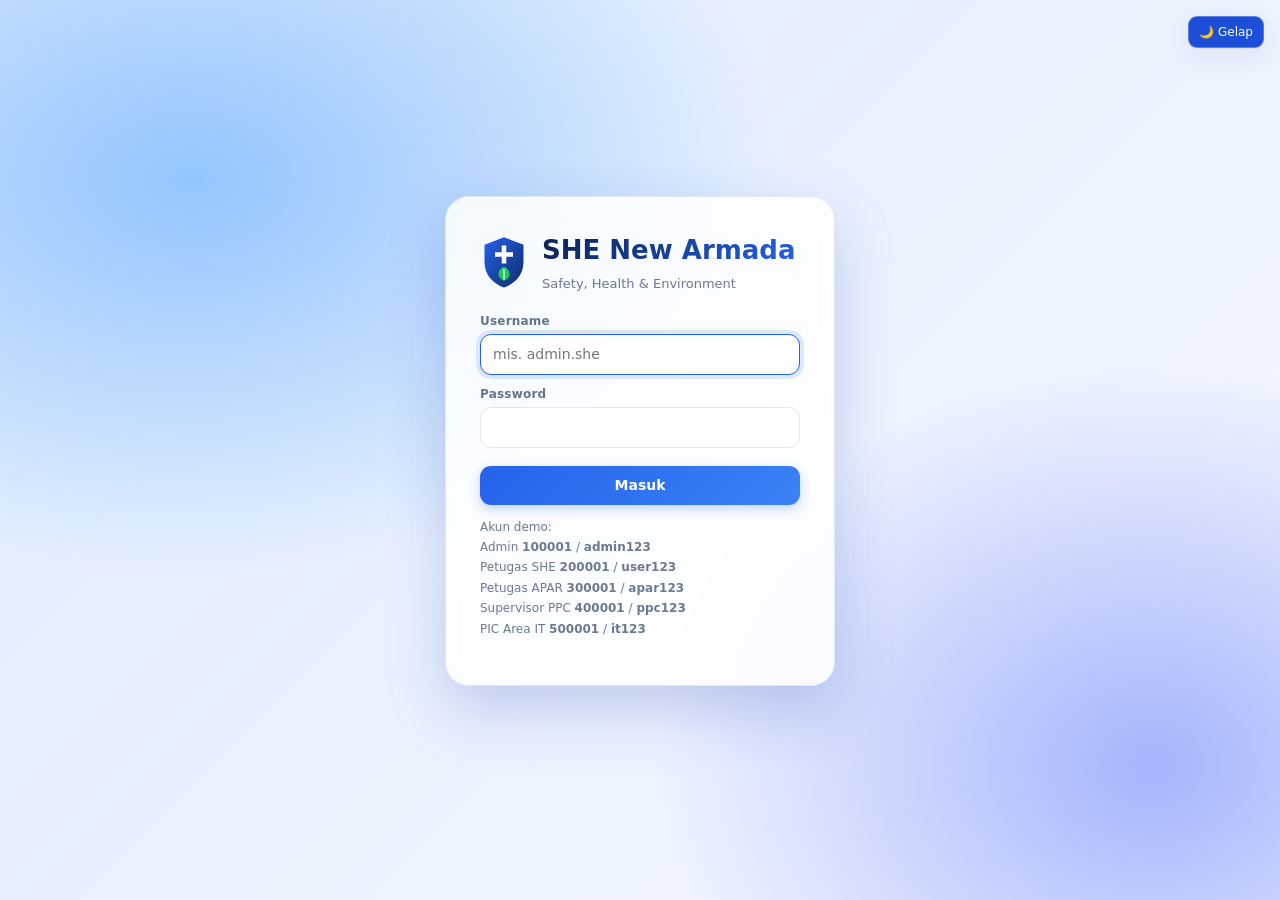
==== commit 87df8bc8: "pesan commit" ====
--- a/launcher.html
+++ b/launcher.html
@@ -1,15 +1,52 @@
-<!doctype html><html lang="id"><head><meta charset="utf-8"><meta name="viewport" content="width=device-width,initial-scale=1"><title>SHE - Apps</title><script src="js/theme.js"></script><link rel="stylesheet" href="css/style.css"><link rel="stylesheet" href="css/layout.css"><link rel="stylesheet" href="css/dark.css"></head>
-<body><div class="wrap" style="max-width:1180px!important">
-<section class="hero"><div><h2 id="hi">Apps</h2><p>Pilih aplikasi atau modul inspeksi Safety, Health &amp; Environment untuk memulai.</p></div><div id="adm" class="acts"></div></section>
-<div class="sech">Aplikasi utama</div><div class="apps" id="apps"></div>
-<div class="sech" id="modh">Modul inspeksi tambahan</div><div class="apps" id="mods"></div></div>
-<script src="js/data.js"></script><script src="js/icons.js"></script><script src="js/store.js"></script>
-<script>guard();topbar('Daftar Apps',false);const db=load();hi.textContent='Halo, '+me().nama;
-if(isAdmin())adm.innerHTML=`<button class="btn g s" onclick="document.body.classList.toggle('manage')">${ico('settings-2')} Kelola / Hapus</button> <button class="btn g s" onclick="if(confirm('Reset semua data demo?'))resetDemo()">${ico('refresh')} Reset demo</button>`;
-const tile=(on,icon,col,n,sub,x='',cls='')=>`<div class="app ${cls}" onclick="${on}">${x}<div class="ic" style="background:${col}1f;color:${col}">${ico(icon)}</div><div class="nm"><span>${n}</span><small>${sub}</small></div><span class="go">${ico('chevron-right',18)}</span></div>`;
-let h=tile("location.href='pages/apar.html'",'extinguisher','#d9686f','APAR / FireCheck','Inspeksi &amp; pemeliharaan APAR')+tile("location.href='pages/patrol5r.html'",'broom','#3f76cc','Patrol 5R &amp; K3','Patroli 5R dan keselamatan kerja');
-if(isAdmin())h+=tile("location.href='pages/users.html'",'users','#64748b','Manajemen User','Akun &amp; hak akses');apps.innerHTML=h;
-let m='';db.forms.forEach(f=>m+=tile(`location.href='pages/module.html?id=${f.id}'`,f.icon,f.color,esc(f.name),f.scale==='ng'?'Modul · Good / Not Good':'Modul · Skala 1–5',`<span class="x" title="Hapus modul" onclick="event.stopPropagation();del('${f.id}')">${ico('x')}</span>`));
-if(isAdmin())m+=tile("location.href='pages/form-builder.html'",'plus','#3f76cc','Modul Baru','Buat modul inspeksi sendiri','','add');
-if(!m)modh.style.display='none';else mods.innerHTML=m;
-function del(id){const f=db.forms.find(x=>x.id===id);if(!confirm(`Hapus modul "${f.name}" beserta dashboard & semua datanya?`))return;db.forms=db.forms.filter(x=>x.id!==id);db.inspections=db.inspections.filter(x=>x.formId!==id);save(db);location.reload()}</script></body></html>
+<!doctype html>
+<html lang="id">
+
+<head>
+    <meta charset="utf-8">
+    <meta name="viewport" content="width=device-width,initial-scale=1">
+    <title>SHE - Apps</title>
+    <link rel="icon" type="image/svg+xml" href="assets/she-logo.svg">
+    <link rel="stylesheet" href="css/style.css">
+    <link rel="stylesheet" href="css/theme.css">
+    <script src="js/storage.js"></script>
+    <script src="js/theme.js"></script>
+    <link rel="stylesheet" href="https://cdnjs.cloudflare.com/ajax/libs/font-awesome/6.4.0/css/all.min.css">
+</head>
+
+<body>
+    <div class="wrap lw">
+        <div class="hero">
+            <div class="hero-tx"><small id="dt"></small>
+                <h2 id="gr"></h2>
+                <p>Safety, Health &amp; Environment · PT New Armada</p>
+            </div>
+            <div class="hero-st" id="st"></div>
+        </div>
+        <div id="apps"></div>
+    </div>
+    <script src="js/data.js"></script>
+    <script src="js/auth.js"></script>
+    <script src="js/permissions.js"></script>
+    <script src="js/store.js"></script>
+    <script>if (!guard()) throw new Error('Akses ditolak'); topbar('SHE New Armada', false); const db = load(), u = me();
+        const hr = new Date().getHours();
+        gr.innerHTML = `${hr < 11 ? 'Selamat pagi' : hr < 15 ? 'Selamat siang' : hr < 19 ? 'Selamat sore' : 'Selamat malam'}, ${esc(u.nama)} 👋`;
+        dt.textContent = new Date().toLocaleDateString('id-ID', { weekday: 'long', day: 'numeric', month: 'long', year: 'numeric' });
+        const ins = [...(canAccessModule(u, 'patrol5r', db) ? (db.p5 || []).filter(x => canViewData(u, x, 'patrol5r')) : []), ...db.inspections.filter(x => canAccessModule(u, x.formId, db) && canViewData(u, x, 'patrol5r'))], tm = ins.flatMap(x => x.tm || []), op = tm.filter(t => t.status === 'open' || t.status === 'diproses').length;
+        const moduleCount = Number(canAccessModule(u, 'apar', db)) + Number(canAccessModule(u, 'patrol5r', db)) + db.forms.filter(f => canAccessModule(u, f.id, db)).length;
+        st.innerHTML = [['fa-clipboard-check', ins.length, 'Inspeksi'], ['fa-triangle-exclamation', op, 'Temuan open'], ['fa-cubes-stacked', moduleCount, 'Modul']].map(([i, n, l]) => `<div><span><i class="fa-solid ${i}" aria-hidden="true"></i></span><b>${n}</b><small>${l}</small></div>`).join('');
+        const tile = (on, ic, bg, n, d, x = '') => `<div class="app" onclick="${on}">${x}<div class="ic" style="background:${bg}"><i class="fa-solid ${ic}" aria-hidden="true"></i></div><div class="nm">${n}</div><div class="ds">${d}</div><i class="go">→</i></div>`;
+        const sec = (t, h) => `<div class="sect"><h3>${t}</h3><div class="apps">${h}</div></div>`;
+        let main = '';
+        if (canAccessModule(u, 'apar', db)) main += tile("location.href='pages/apar.html'", 'fa-fire-extinguisher', 'linear-gradient(135deg,#d64545,#f08a8a)', 'APAR / FireCheck', 'Pemeriksaan &amp; monitoring alat pemadam api');
+        if (canAccessModule(u, 'patrol5r', db)) main += tile("location.href='pages/patrol5r.html'", 'fa-broom', 'linear-gradient(135deg,#1e5bd8,#6aa0ff)', 'Patrol 5R &amp; K3', 'Patroli 5R dan K3 area kerja');
+        if (isAdmin()) main += tile("location.href='pages/users.html'", 'fa-users', 'linear-gradient(135deg,#64748b,#94a3b8)', 'Manajemen User', 'Kelola akun &amp; role pengguna');
+        let mod = ''; db.forms.forEach(f => { if (canAccessModule(u, f.id, db)) mod += tile(`location.href='pages/module.html?id=${f.id}'`, moduleIconClass(f.icon), `linear-gradient(135deg,${f.color},${f.color}aa)`, esc(f.name), 'Modul inspeksi', `<span class="x" onclick="event.stopPropagation();del('${f.id}')">×</span>`); });
+        if (isAdmin()) mod += tile("location.href='pages/form-builder.html'", 'fa-plus', '#e8eefb;color:#1e5bd8', 'Modul Baru', 'Buat modul inspeksi sendiri').replace('class="app"', 'class="app add"');
+        let h = sec('Aplikasi Utama', main) + sec('Modul Inspeksi', mod);
+        apps.innerHTML = h;
+        if (isAdmin()) document.querySelector('.sect:nth-child(2) h3').insertAdjacentHTML('afterend', `<div class="adm"><button class="btn g s" onclick="document.body.classList.toggle('manage')">Kelola / Hapus</button> <button class="btn g s" onclick="if(confirm('Reset semua data demo?'))resetDemo()">Reset demo</button></div>`);
+        function del(id) { const f = db.forms.find(x => x.id === id); if (!confirm(`Hapus modul "${f.name}" beserta dashboard & semua datanya?`)) return; db.forms = db.forms.filter(x => x.id !== id); db.inspections = db.inspections.filter(x => x.formId !== id); save(db); location.reload() }</script>
+</body>
+
+</html>
--- a/css/style.css
+++ b/css/style.css
@@ -1,246 +1,815 @@
-/* =====================================================================
-   SHE New Armada — Tema: putih dominan, biru pastel & merah pastel
-   (nama class dipertahankan supaya logic JS tidak berubah)
-   ===================================================================== */
-:root{
-  --bg:#f6f9fe;--card:#fff;--tx:#1f2a44;--mut:#6b7893;--bd:#e3eaf5;--bd2:#d3deef;
-  --pri:#3f76cc;--pri-d:#2f61b3;--pri2:#6b9be0;
-  --b50:#f3f8fe;--b100:#e6f0fc;--b200:#cfe0f7;--b300:#aecaf0;
-  --bad:#d9686f;--r50:#fef6f6;--r100:#fdeaea;--r200:#f8d0d2;--r300:#f0aaae;--r700:#b0404a;
-  --ok:#3fa883;--ok-l:#e3f5ee;--ok-d:#23785a;--warn:#e0a24f;
-  --sh:0 1px 2px rgba(31,42,68,.04),0 6px 18px rgba(63,118,204,.07);
-  --sh2:0 2px 4px rgba(31,42,68,.05),0 14px 32px rgba(63,118,204,.12);
-  --topH:62px;
-}
-*{box-sizing:border-box}
-html{-webkit-text-size-adjust:100%}
-body{margin:0;font:14px/1.55 Inter,"Segoe UI",system-ui,-apple-system,Roboto,Arial,sans-serif;background:var(--bg);color:var(--tx);-webkit-font-smoothing:antialiased}
-a{color:inherit;text-decoration:none}h2{margin:0}
-::selection{background:var(--b200)}
-::-webkit-scrollbar{width:9px;height:9px}::-webkit-scrollbar-thumb{background:#c9d7ee;border-radius:8px;border:2px solid var(--bg)}::-webkit-scrollbar-track{background:transparent}
-
-/* ---------- ikon SVG ---------- */
-.si{width:16px;height:16px;flex:none;vertical-align:-3px}
-.btn .si{vertical-align:0}
-
-/* ---------- top bar ---------- */
-.top{position:sticky;top:0;z-index:30;background:rgba(255,255,255,.92);backdrop-filter:saturate(1.4) blur(10px);border-bottom:1px solid var(--bd);box-shadow:0 1px 0 rgba(63,118,204,.04)}
-.top-in{display:flex;align-items:center;gap:14px;height:var(--topH);padding:0 24px;max-width:1600px;margin:0 auto}
-.brand{display:flex;align-items:center;gap:10px;flex:none}
-.brand .lg{width:38px;height:38px;border-radius:11px;display:grid;place-items:center;background:linear-gradient(145deg,var(--b100),var(--b200));color:var(--pri-d);position:relative;box-shadow:inset 0 0 0 1px rgba(63,118,204,.15)}
-.brand .lg:after{content:"";position:absolute;right:-3px;top:-3px;width:11px;height:11px;border-radius:50%;background:var(--r300);border:2px solid #fff}
-.brand .lg .si{width:21px;height:21px}
-.brand .bt{display:flex;flex-direction:column;line-height:1.1}
-.brand .bt b{font-size:15px;letter-spacing:.04em;color:var(--tx);font-weight:750}
-.brand .bt small{font-size:10.5px;color:var(--mut);letter-spacing:.08em;text-transform:uppercase;font-weight:600;margin-top:2px}
-.top .sep{width:1px;height:26px;background:var(--bd2);flex:none}
-.top h1{font-size:15px;margin:0;flex:1;font-weight:650;color:var(--tx);display:flex;align-items:center;gap:9px;min-width:0;white-space:nowrap;overflow:hidden;text-overflow:ellipsis}
-.top h1 .si{width:19px;height:19px;color:var(--pri)}
-.top .usr{display:flex;align-items:center;gap:10px;padding:4px 12px 4px 4px;border:1px solid var(--bd);border-radius:999px;background:#fff}
-.top .av{width:30px;height:30px;border-radius:50%;display:grid;place-items:center;background:var(--r100);color:var(--r700);font-weight:700;font-size:11.5px;letter-spacing:.02em}
-.top .un{display:flex;flex-direction:column;line-height:1.15;font-size:12.5px;font-weight:600}
-.top .un small{font-size:10.5px;color:var(--mut);font-weight:500}
-.top .u{font-size:12px;color:var(--mut)}
-
-/* ---------- tombol ---------- */
-.btn{border:1px solid transparent;background:var(--pri);color:#fff;padding:9px 16px;border-radius:10px;cursor:pointer;font:inherit;font-weight:600;display:inline-flex;align-items:center;justify-content:center;gap:7px;transition:background .15s,box-shadow .15s,transform .05s,border-color .15s;line-height:1.2;white-space:nowrap}
-.btn:hover{background:var(--pri-d);box-shadow:0 4px 12px rgba(63,118,204,.25)}
-.btn:active{transform:translateY(1px)}
-.btn:focus-visible{outline:3px solid var(--b200);outline-offset:1px}
-.btn.g{background:var(--b100);color:#27487f;border-color:var(--b200)}
-.btn.g:hover{background:var(--b200);box-shadow:none}
-.btn.r{background:var(--r100);color:var(--r700);border-color:var(--r200)}
-.btn.r:hover{background:var(--r200);box-shadow:none}
-.btn.s{padding:6px 12px;font-size:12px;border-radius:8px}
-.btn.ib{padding:7px 9px}
-.btn.o{background:#fff;color:var(--tx);border-color:var(--bd2)}.btn.o:hover{background:var(--b50);box-shadow:none}
-
-/* ---------- layout & kartu ---------- */
-.wrap{max-width:1180px;margin:0 auto;padding:26px 24px 48px}
-.card{background:var(--card);border:1px solid var(--bd);border-radius:14px;padding:20px;margin-bottom:18px;box-shadow:var(--sh)}
-.card h3{margin:0 0 14px;font-size:15px;font-weight:700;color:var(--tx);letter-spacing:.005em}
-.grid{display:grid;gap:16px}.g4{grid-template-columns:repeat(auto-fit,minmax(180px,1fr))}.g2{grid-template-columns:repeat(auto-fit,minmax(380px,1fr))}.g3{grid-template-columns:repeat(auto-fit,minmax(200px,1fr))}
-.kpi{position:relative;overflow:hidden}
-.kpi b{font-size:30px;display:block;line-height:1.1;font-weight:750;color:var(--tx)}
-.kpi span{color:var(--mut);font-size:12.5px}
-.kpi:before{content:"";position:absolute;left:0;top:0;bottom:0;width:4px;background:var(--pri2)}
-.kpi:after{content:"";position:absolute;right:-18px;top:-18px;width:70px;height:70px;border-radius:50%;background:var(--b100);opacity:.7}
-
-/* ---------- form ---------- */
-input,select,textarea{width:100%;padding:9px 12px;border:1px solid var(--bd2);border-radius:10px;font:inherit;background:#fff;color:var(--tx);transition:border-color .15s,box-shadow .15s}
-input::placeholder,textarea::placeholder{color:#9aa7bf}
-input:hover,select:hover,textarea:hover{border-color:var(--b300)}
-input:focus,select:focus,textarea:focus{outline:none;border-color:var(--pri2);box-shadow:0 0 0 3px var(--b200)}
-select{appearance:none;-webkit-appearance:none;padding-right:34px;background:#fff url("data:image/svg+xml;utf8,<svg xmlns='http://www.w3.org/2000/svg' width='14' height='14' viewBox='0 0 24 24' fill='none' stroke='%236b7893' stroke-width='2.2' stroke-linecap='round' stroke-linejoin='round'><path d='m6 9 6 6 6-6'/></svg>") no-repeat right 11px center;cursor:pointer}
-input[type=file]{padding:6px;font-size:12px;background:var(--b50);border-style:dashed}
-input[type=file]::file-selector-button{border:0;background:var(--b100);color:#27487f;padding:5px 10px;border-radius:7px;margin-right:8px;font:inherit;font-weight:600;cursor:pointer}
-input[type=color]{padding:3px;cursor:pointer}
-label{font-size:12px;color:var(--mut);display:block;margin:10px 0 4px;font-weight:600}
-
-/* ---------- tab & segmented ---------- */
-.tabs{display:flex;gap:4px;margin-bottom:20px;flex-wrap:wrap;background:var(--b100);padding:4px;border-radius:12px;width:fit-content;max-width:100%;border:1px solid var(--b200)}
-.tabs button{border:0;background:transparent;padding:8px 16px;border-radius:9px;cursor:pointer;font:inherit;font-weight:600;color:#4a628f;transition:.15s}
-.tabs button:hover{color:var(--pri-d);background:rgba(255,255,255,.6)}
-.tabs .on{background:#fff;color:var(--pri-d);box-shadow:0 1px 3px rgba(31,42,68,.1)}
-.seg{display:flex;gap:8px;flex-wrap:wrap;margin-bottom:6px}
-.seg button{border:1px solid var(--bd2);background:#fff;border-radius:12px;padding:10px 20px;cursor:pointer;font:inherit;font-weight:650;color:#40527a;text-align:left;transition:.15s}
-.seg button:hover{border-color:var(--pri2);background:var(--b50)}
-.seg button small{display:block;font-weight:500;font-size:11px;color:var(--mut)}
-.seg .on{background:var(--pri);border-color:var(--pri);color:#fff}.seg .on small{color:#d6e4ff}
-
-/* ---------- tabel ---------- */
-.tw{overflow-x:auto}
-table{width:100%;border-collapse:collapse;font-size:13px}
-th,td{padding:10px;border-bottom:1px solid var(--bd);text-align:left;vertical-align:top}
-th{color:#4d6086;font-weight:700;background:var(--b50);white-space:nowrap;font-size:11.5px;letter-spacing:.03em;text-transform:uppercase}
-th:first-child{border-top-left-radius:8px}th:last-child{border-top-right-radius:8px}
-tr:hover td{background:#fafcff}
-td small{color:var(--mut)}
-
-/* ---------- status ---------- */
-.pill{padding:3px 11px;border-radius:20px;font-size:11px;font-weight:700;color:#4d6086;background:var(--b100);text-transform:capitalize;display:inline-block}
-.pill.open{background:var(--r100);color:var(--r700);box-shadow:inset 0 0 0 1px var(--r200)}
-.pill.closed{background:var(--ok-l);color:var(--ok-d);box-shadow:inset 0 0 0 1px #c3e8d9}
-.chip{display:inline-block;padding:2px 10px;border-radius:20px;font-size:12px;font-weight:650;background:var(--b100);color:#27487f}
-.c5{background:#dcf3ea;color:#1f7556}.c4{background:#e6f3dc;color:#4c7a1d}.c3{background:#fdf1cf;color:#8a6410}.c2{background:#fde4d2;color:#a1521a}.c1{background:var(--r100);color:var(--r700)}
-.late{color:var(--bad);font-weight:650}
-.dot{display:inline-block;width:10px;height:10px;border-radius:3px;margin-right:6px}
-.odr td{background:var(--r50)}
-.alertbar{background:var(--r100);border:1px solid var(--r200);color:var(--r700);border-radius:12px;padding:10px 16px;margin-bottom:16px;display:flex;gap:12px;align-items:center}
-.alertbar .si{width:19px;height:19px}
-
-/* ---------- launcher (Apps) ---------- */
-.hero{display:flex;align-items:flex-end;justify-content:space-between;flex-wrap:wrap;gap:14px;margin-bottom:22px;padding:26px 28px;border-radius:18px;background:linear-gradient(120deg,#fff 35%,var(--b100));border:1px solid var(--bd);box-shadow:var(--sh);position:relative;overflow:hidden}
-.hero:before{content:"";position:absolute;right:-60px;top:-70px;width:240px;height:240px;border-radius:50%;background:radial-gradient(circle,var(--r100),transparent 70%)}
-.hero h2{font-size:22px;font-weight:750;letter-spacing:-.005em;position:relative}
-.hero p{margin:4px 0 0;color:var(--mut);font-size:13.5px;position:relative}
-.hero .acts{display:flex;gap:8px;flex-wrap:wrap;position:relative}
-.sech{font-size:12px;font-weight:700;color:var(--mut);letter-spacing:.09em;text-transform:uppercase;margin:6px 2px 12px;display:flex;align-items:center;gap:10px}
-.sech:after{content:"";flex:1;height:1px;background:var(--bd)}
-.apps{display:grid;grid-template-columns:repeat(auto-fill,minmax(250px,1fr));gap:16px;padding:0 0 18px}
-.app{cursor:pointer;position:relative;display:flex;align-items:center;gap:15px;padding:16px 18px;background:#fff;border:1px solid var(--bd);border-radius:16px;box-shadow:var(--sh);transition:transform .18s,box-shadow .18s,border-color .18s;font-size:14px;color:var(--tx);font-weight:650;text-align:left}
-.app:hover{transform:translateY(-3px);box-shadow:var(--sh2);border-color:var(--b300)}
-.app .ic{width:56px;height:56px;border-radius:16px;flex:none;display:grid;place-items:center;transition:.18s}
-.app .ic .si{width:28px;height:28px}
-.app .nm{display:flex;flex-direction:column;min-width:0;line-height:1.3}
-.app .nm span{overflow:hidden;text-overflow:ellipsis}
-.app .nm small{font-size:11.5px;color:var(--mut);font-weight:500;margin-top:2px}
-.app .go{margin-left:auto;color:var(--bd2);transition:.18s;display:grid}.app:hover .go{color:var(--pri);transform:translateX(2px)}
-.app.add{border-style:dashed;border-color:var(--b300);background:var(--b50);box-shadow:none}
-.app.add:hover{background:var(--b100)}
-.app .x{position:absolute;top:-8px;right:-8px;background:var(--bad);color:#fff;border-radius:50%;width:24px;height:24px;display:none;place-items:center;box-shadow:0 2px 6px rgba(176,64,74,.4)}
-.app .x .si{width:13px;height:13px;stroke-width:2.4}
-.manage .app .x{display:grid}
-.manage .app{animation:wob .5s ease-in-out infinite alternate}
-@keyframes wob{from{transform:rotate(-.35deg)}to{transform:rotate(.35deg)}}
-
-/* ---------- login ---------- */
-body.login{min-height:100vh;display:grid;grid-template-columns:1.1fr 1fr;background:#fff}
-.lg-side{position:relative;overflow:hidden;padding:48px 56px;display:flex;flex-direction:column;justify-content:space-between;background:linear-gradient(155deg,#e9f1fd 0%,#d6e5fa 55%,#c6dbf6 100%);color:var(--tx)}
-.lg-side:before{content:"";position:absolute;left:-120px;bottom:-140px;width:420px;height:420px;border-radius:50%;background:radial-gradient(circle,rgba(240,170,174,.55),rgba(240,170,174,0) 70%)}
-.lg-side:after{content:"";position:absolute;right:-90px;top:-90px;width:320px;height:320px;border-radius:50%;border:48px solid rgba(255,255,255,.45)}
-.lg-side>*{position:relative;z-index:1}
-.lg-brand{display:flex;align-items:center;gap:12px}
-.lg-brand .lg{width:46px;height:46px;border-radius:14px;background:#fff;color:var(--pri-d);display:grid;place-items:center;box-shadow:0 6px 18px rgba(63,118,204,.2)}
-.lg-brand .lg .si{width:26px;height:26px}
-.lg-brand b{display:block;font-size:18px;letter-spacing:.05em;font-weight:800}
-.lg-brand small{font-size:11px;color:#4d6086;letter-spacing:.1em;text-transform:uppercase;font-weight:600}
-.lg-hero h2{font-size:34px;line-height:1.18;font-weight:800;letter-spacing:-.01em;max-width:440px}
-.lg-hero h2 em{font-style:normal;color:var(--r700)}
-.lg-hero p{color:#4a5e86;max-width:440px;margin:14px 0 26px;font-size:14.5px}
-.lg-feat{display:grid;gap:12px;max-width:440px}
-.lg-feat div{display:flex;align-items:center;gap:12px;background:rgba(255,255,255,.65);border:1px solid rgba(255,255,255,.9);padding:11px 14px;border-radius:13px;font-weight:600;font-size:13.5px;backdrop-filter:blur(4px)}
-.lg-feat .ib2{width:34px;height:34px;border-radius:10px;display:grid;place-items:center;background:#fff;color:var(--pri-d);flex:none}
-.lg-feat div:nth-child(2) .ib2{color:var(--r700)}
-.lg-foot{font-size:12px;color:#4d6086}
-.lg-main{display:grid;place-items:center;padding:32px}
-.lg-form{width:100%;max-width:380px}
-.lg-form h2{font-size:25px;font-weight:800;letter-spacing:-.01em}
-.lg-form .sub{color:var(--mut);font-size:13.5px;margin:4px 0 22px}
-.pwf{position:relative}.pwf input{padding-right:42px}
-.pwf button{position:absolute;right:6px;top:50%;transform:translateY(-50%);border:0;background:transparent;color:var(--mut);cursor:pointer;padding:6px;border-radius:8px;display:grid;place-items:center}
-.pwf button:hover{background:var(--b100);color:var(--pri-d)}
-.err{color:var(--r700);font-size:13px;min-height:20px;margin:8px 0 4px;font-weight:550}
-.lg-form .btn{width:100%;padding:12px;font-size:14.5px;border-radius:11px}
-.demo{margin-top:22px;border:1px dashed var(--b300);background:var(--b50);border-radius:13px;padding:12px 14px}
-.demo>small{display:block;font-size:11px;letter-spacing:.08em;text-transform:uppercase;color:var(--mut);font-weight:700;margin-bottom:8px}
-.demo button{display:flex;width:100%;align-items:center;gap:10px;padding:8px 10px;margin-top:6px;border:1px solid var(--bd);background:#fff;border-radius:9px;cursor:pointer;font:inherit;font-size:12.5px;color:var(--tx);text-align:left;transition:.15s}
-.demo button:hover{border-color:var(--pri2);background:var(--b100)}
-.demo button .si{color:var(--pri)}
-.demo button span:not([data-ico]){flex:1}.demo button small{color:var(--mut)}
-@media(max-width:900px){body.login{grid-template-columns:1fr}.lg-side{display:none}}
-
-/* ---------- inspeksi: pertanyaan & skala ---------- */
-.leg{display:flex;gap:16px;flex-wrap:wrap;justify-content:center;font-size:12px;color:#51627f;margin-top:6px}.leg i{display:inline-block;width:11px;height:11px;border-radius:3px;margin-right:5px}
-.q{padding:12px 0;border-bottom:1px dashed var(--bd2)}.q p{margin:0 0 8px}
-.opts{display:flex;gap:6px;flex-wrap:wrap}.opts label{margin:0}.opts input{display:none}
-.opts span{display:inline-block;padding:7px 15px;border:1px solid var(--bd2);border-radius:9px;cursor:pointer;color:var(--tx);background:#fff}
-.opts input:checked+span{background:var(--pri);color:#fff;border-color:var(--pri)}.opts input.ng:checked+span{background:var(--bad);border-color:var(--bad)}.opts input.ok:checked+span{background:var(--ok);border-color:var(--ok)}
-.qr{display:grid;grid-template-columns:1fr auto auto;gap:14px;align-items:center}.qr p{margin:0}
-.scale{display:flex;gap:6px}.scale label{margin:0}.scale input{display:none}
-.scale span{display:grid;place-items:center;width:40px;height:40px;border:1px solid var(--bd2);border-radius:11px;cursor:pointer;font-weight:700;background:#fff;color:#51627f;transition:.12s}
-.scale span:hover{border-color:var(--pri2);background:var(--b50)}
-.scale input:checked+span{color:#fff;border-color:transparent;box-shadow:0 3px 8px rgba(31,42,68,.18)}
-.scale input:checked+.s1{background:#e0777d}.scale input:checked+.s2{background:#ee9a62}.scale input:checked+.s3{background:#e6b83f}.scale input:checked+.s4{background:#78c077}.scale input:checked+.s5{background:#3fa883}
-.scale .wd{width:auto;padding:0 14px}.scale input:checked+.sg{background:#3fa883}.scale input:checked+.sn{background:#e0777d}
-.find{background:var(--r50);border:1px solid var(--r200);border-radius:12px;padding:12px;margin-top:8px}.find small{color:var(--r700);font-weight:650}
-.gh{font-weight:700;margin:18px 0 4px;color:var(--pri-d)}
-.sec .sec{margin-left:12px;padding-left:14px;border-left:2px solid var(--b200)}.sec .sec>.gh{color:#4a6aa5;font-size:13px}
-.ph{display:grid;grid-template-columns:repeat(auto-fill,minmax(220px,1fr));gap:14px}.ph>div{border:1px solid var(--bd);border-radius:12px;overflow:hidden;font-size:12px;background:#fff}.ph img{width:100%;height:140px;object-fit:cover;display:block}.ph p{margin:8px 10px}
-.row{display:flex;gap:8px;margin-bottom:8px;align-items:center}.row input{flex:1}
-.tn{margin-bottom:8px}.tn.sc>.row input{font-weight:650;background:var(--b50)}
-.tg{font-size:10px;text-transform:uppercase;font-weight:700;color:var(--mut);width:46px}
-.kids{margin:6px 0 10px 22px;padding-left:12px;border-left:2px solid var(--b200)}
-.sumbar{position:sticky;top:calc(var(--topH) + 8px);z-index:10;display:flex;gap:10px;flex-wrap:wrap;align-items:center;background:linear-gradient(100deg,var(--b100),#fff);color:var(--tx);border:1px solid var(--b200);border-left:4px solid var(--pri);border-radius:14px;padding:10px 16px;margin-bottom:16px;box-shadow:var(--sh)}
-.sumbar b{font-size:20px;color:var(--pri-d)}.sumbar .chip{background:#fff;color:#27487f;border:1px solid var(--b200)}
-.nin{display:flex;gap:8px;align-items:center;flex-wrap:wrap}.nin input{width:110px}.nin small{color:var(--mut)}
-.tmr{display:grid;grid-template-columns:110px 1.4fr 1.4fr 1fr 140px 1.2fr 30px;gap:8px;align-items:start;margin-bottom:10px}
-.tmg{display:grid;grid-template-columns:150px 1.4fr 1.4fr 1fr 150px 34px;gap:8px;align-items:start}.tmg small{display:block;margin-bottom:4px}
-.thumb{width:84px;height:60px;object-fit:cover;border-radius:8px;cursor:zoom-in;border:1px solid var(--bd)}
-.jt th,.jt td{border:1px solid var(--bd2);text-align:center;vertical-align:middle;padding:9px 8px}.jt th{background:var(--b100);color:#27487f}.jt td b{display:block}.jt input{margin:2px 0;text-align:center;font-size:12px;padding:6px}
-
-/* ---------- dialog ---------- */
-dialog{border:0;border-radius:18px;padding:24px;width:min(480px,94vw);box-shadow:0 24px 70px rgba(31,42,68,.3);color:var(--tx)}
-dialog::backdrop{background:rgba(31,42,68,.42);backdrop-filter:blur(3px)}
-dialog h3{font-size:17px}
-
-/* ---------- pemilih ikon & pemicu ---------- */
-.ic-trg{display:flex;align-items:center;gap:12px;width:100%;padding:8px 12px 8px 8px;border:1px solid var(--bd2);background:#fff;border-radius:12px;cursor:pointer;font:inherit;color:var(--tx);text-align:left;transition:.15s}
-.ic-trg:hover{border-color:var(--pri2);box-shadow:0 0 0 3px var(--b100)}
-.ic-trg .ic-prev{width:46px;height:46px;border-radius:13px;display:grid;place-items:center;flex:none}
-.ic-trg .ic-nm{flex:1;display:flex;flex-direction:column;min-width:0;line-height:1.25}
-.ic-trg .ic-nm b{font-size:13.5px}.ic-trg .ic-nm small{font-size:11px;color:var(--mut);font-weight:500}
-.ic-trg>.si{color:var(--mut)}
-dialog.icpk{width:min(820px,96vw);max-height:90vh;padding:0;overflow:hidden}
-dialog.icpk[open]{display:flex;flex-direction:column}
-.pk-h{display:flex;justify-content:space-between;align-items:flex-start;gap:12px;padding:20px 24px 12px}
-.pk-h h3{margin:0}.pk-h p{margin:3px 0 0;color:var(--mut);font-size:12.5px}
-.pk-s{position:relative;margin:0 24px}.pk-s .si{position:absolute;left:12px;top:50%;transform:translateY(-50%);color:var(--mut);width:17px;height:17px}.pk-s input{padding-left:38px}
-.pk-c{display:flex;gap:6px;flex-wrap:wrap;padding:12px 24px 4px}
-.pk-c button{border:1px solid var(--bd2);background:#fff;border-radius:999px;padding:5px 13px;font:inherit;font-size:12px;font-weight:600;color:#4a628f;cursor:pointer;transition:.12s}
-.pk-c button:hover{background:var(--b100)}.pk-c .on{background:var(--pri);border-color:var(--pri);color:#fff}
-.pk-g{display:grid;grid-template-columns:repeat(auto-fill,minmax(92px,1fr));gap:8px;padding:12px 24px;overflow-y:auto;flex:1;min-height:220px}
-.pk-i{display:flex;flex-direction:column;align-items:center;gap:7px;padding:12px 6px 9px;border:1px solid var(--bd);background:#fff;border-radius:12px;cursor:pointer;font:inherit;color:var(--tx);transition:.12s}
-.pk-i span{width:46px;height:46px;border-radius:12px;display:grid;place-items:center;background:var(--b50);color:var(--pri-d);transition:.12s}
-.pk-i small{font-size:10.5px;line-height:1.25;color:var(--mut);text-align:center;font-weight:600;min-height:26px;display:flex;align-items:center}
-.pk-i:hover{border-color:var(--pk,var(--pri2));transform:translateY(-1px);box-shadow:0 6px 14px rgba(63,118,204,.14)}
-.pk-i:hover span{background:var(--pk,var(--pri));color:#fff}
-.pk-i.on{border-color:var(--pk,var(--pri));background:var(--b50);box-shadow:0 0 0 2px var(--b200)}
-.pk-i.on span{background:var(--pk,var(--pri));color:#fff}
-.pk-e{grid-column:1/-1;text-align:center;color:var(--mut);padding:40px 0}
-.pk-f{padding:10px 24px 14px;font-size:11.5px;color:var(--mut);border-top:1px solid var(--bd);background:var(--b50)}
-
-/* ---------- swatch warna & pratinjau modul ---------- */
-.sw{display:flex;gap:7px;flex-wrap:wrap;align-items:center}
-.sw button{width:28px;height:28px;border-radius:50%;border:2px solid #fff;box-shadow:0 0 0 1px var(--bd2);cursor:pointer;padding:0;display:grid;place-items:center;color:#fff;transition:.12s}
-.sw button:hover{transform:scale(1.1)}.sw button.on{box-shadow:0 0 0 2px var(--tx)}
-.sw button .si{width:14px;height:14px;stroke-width:3}
-.sw input[type=color]{width:28px;height:28px;padding:0;border-radius:50%;border:2px solid #fff;box-shadow:0 0 0 1px var(--bd2);background:conic-gradient(#e8949a,#eeb35a,#5fb89b,#6b9be0,#9a8ce0,#e8949a);cursor:pointer;overflow:hidden}
-.sw input[type=color]::-webkit-color-swatch-wrapper{padding:0}.sw input[type=color]::-webkit-color-swatch{border:0;border-radius:50%;opacity:0}.sw input[type=color]::-moz-color-swatch{border:0;opacity:0}
-.pv{max-width:300px}.pv .app{cursor:default}.pv .app:hover{transform:none;box-shadow:var(--sh);border-color:var(--bd)}
-.pvl{font-size:11px;font-weight:700;letter-spacing:.08em;text-transform:uppercase;color:var(--mut);margin:0 0 8px}
-.fbwrap{display:grid;grid-template-columns:1fr 300px;gap:22px;align-items:start}
-@media(max-width:820px){.fbwrap{grid-template-columns:1fr}}
-
-@media(max-width:760px){.hide-m{display:none}.tmr{grid-template-columns:1fr}.g2{grid-template-columns:1fr}.top-in{padding:0 14px;gap:10px}.top .un,.brand .bt small,.top .sep{display:none}.top .usr{padding:3px}.wrap{padding:16px 14px 36px}.hero{padding:20px}}
-@media(max-width:900px){.qr{grid-template-columns:1fr}.tmg{grid-template-columns:1fr}}
+:root {
+    --bg: #f4f6fb;
+    --card: #fff;
+    --tx: #1b2740;
+    --mut: #6c7a92;
+    --pri: #1e5bd8;
+    --pri2: #4b8bff;
+    --ok: #16a679;
+    --bad: #d64545;
+    --warn: #e8a03a;
+    --bd: #e4e9f2;
+    --sh: 0 1px 2px rgba(20, 40, 90, .05), 0 6px 20px rgba(20, 40, 90, .06)
+}
+
+* {
+    box-sizing: border-box
+}
+
+body {
+    margin: 0;
+    font: 14px/1.5 Inter, system-ui, "Segoe UI", Arial, sans-serif;
+    background: var(--bg);
+    color: var(--tx)
+}
+
+a {
+    color: inherit;
+    text-decoration: none
+}
+
+h2 {
+    margin: 0
+}
+
+.top {
+    display: flex;
+    align-items: center;
+    gap: 12px;
+    padding: 12px 24px;
+    background: linear-gradient(90deg, #0f2a63, #1e5bd8);
+    color: #fff;
+    position: sticky;
+    top: 0;
+    z-index: 20
+}
+
+.top h1 {
+    font-size: 17px;
+    margin: 0;
+    flex: 1;
+    font-weight: 650
+}
+
+.top .u {
+    font-size: 12px;
+    opacity: .8
+}
+
+.top .btn.g {
+    background: rgba(255, 255, 255, .16);
+    color: #fff
+}
+
+.btn {
+    border: 0;
+    background: var(--pri);
+    color: #fff;
+    padding: 9px 16px;
+    border-radius: 10px;
+    cursor: pointer;
+    font: inherit;
+    font-weight: 550;
+    display: inline-block
+}
+
+.btn:hover {
+    filter: brightness(1.07)
+}
+
+.btn.g {
+    background: #e8eefb;
+    color: #1b2f5c
+}
+
+.btn.r {
+    background: var(--bad)
+}
+
+.btn.s {
+    padding: 5px 11px;
+    font-size: 12px;
+    border-radius: 8px
+}
+
+.wrap {
+    max-width: 1180px;
+    margin: 0 auto;
+    padding: 24px
+}
+
+.card {
+    background: var(--card);
+    border: 1px solid var(--bd);
+    border-radius: 16px;
+    padding: 20px;
+    margin-bottom: 18px;
+    box-shadow: var(--sh)
+}
+
+.card h3 {
+    margin: 0 0 14px;
+    font-size: 15px;
+    font-weight: 650
+}
+
+.grid {
+    display: grid;
+    gap: 16px
+}
+
+.g4 {
+    grid-template-columns: repeat(auto-fit, minmax(180px, 1fr))
+}
+
+.g2 {
+    grid-template-columns: repeat(auto-fit, minmax(380px, 1fr))
+}
+
+.g3 {
+    grid-template-columns: repeat(auto-fit, minmax(200px, 1fr))
+}
+
+.kpi {
+    position: relative;
+    overflow: hidden
+}
+
+.kpi b {
+    font-size: 30px;
+    display: block;
+    line-height: 1.1;
+    font-weight: 700
+}
+
+.kpi span {
+    color: var(--mut);
+    font-size: 12.5px
+}
+
+.kpi:before {
+    content: "";
+    position: absolute;
+    left: 0;
+    top: 0;
+    bottom: 0;
+    width: 4px;
+    background: var(--pri2)
+}
+
+input,
+select,
+textarea {
+    width: 100%;
+    padding: 9px 12px;
+    border: 1px solid var(--bd);
+    border-radius: 10px;
+    font: inherit;
+    background: #fff;
+    color: var(--tx)
+}
+
+input:focus,
+select:focus,
+textarea:focus {
+    outline: 2px solid #bcd3ff;
+    border-color: var(--pri2)
+}
+
+label {
+    font-size: 12px;
+    color: var(--mut);
+    display: block;
+    margin: 10px 0 4px;
+    font-weight: 550
+}
+
+.tabs {
+    display: flex;
+    gap: 4px;
+    margin-bottom: 20px;
+    flex-wrap: wrap;
+    background: #e8eefb;
+    padding: 4px;
+    border-radius: 12px;
+    width: fit-content;
+    max-width: 100%
+}
+
+.tabs button {
+    border: 0;
+    background: transparent;
+    padding: 8px 16px;
+    border-radius: 9px;
+    cursor: pointer;
+    font: inherit;
+    font-weight: 550;
+    color: #40527a
+}
+
+.tabs .on {
+    background: #fff;
+    color: var(--pri);
+    box-shadow: var(--sh)
+}
+
+.tw {
+    overflow-x: auto
+}
+
+table {
+    width: 100%;
+    border-collapse: collapse;
+    font-size: 13px
+}
+
+th,
+td {
+    padding: 10px;
+    border-bottom: 1px solid var(--bd);
+    text-align: left;
+    vertical-align: top
+}
+
+th {
+    color: #51627f;
+    font-weight: 650;
+    background: #f6f8fd;
+    white-space: nowrap
+}
+
+tr:hover td {
+    background: #fafcff
+}
+
+.pill {
+    padding: 3px 10px;
+    border-radius: 20px;
+    font-size: 11px;
+    font-weight: 650;
+    color: #fff;
+    background: var(--mut)
+}
+
+.pill.open {
+    background: var(--bad)
+}
+
+.pill.closed {
+    background: var(--ok)
+}
+
+.chip {
+    display: inline-block;
+    padding: 2px 10px;
+    border-radius: 20px;
+    font-size: 12px;
+    font-weight: 650;
+    background: #e8eefb;
+    color: #1b2f5c
+}
+
+.c5 {
+    background: #d5f3e6;
+    color: #0c7a55
+}
+
+.c4 {
+    background: #e1f2d4;
+    color: #4a7a12
+}
+
+.c3 {
+    background: #fff1cc;
+    color: #8a6200
+}
+
+.c2 {
+    background: #ffe2cc;
+    color: #a14a00
+}
+
+.c1 {
+    background: #ffd9d9;
+    color: #a11d1d
+}
+
+.apps {
+    display: grid;
+    grid-template-columns: repeat(auto-fill, minmax(140px, 1fr));
+    gap: 26px;
+    padding: 14px 0
+}
+
+.app {
+    text-align: center;
+    cursor: pointer;
+    position: relative;
+    font-size: 13px;
+    color: #51627f;
+    font-weight: 550
+}
+
+.app:hover .ic {
+    transform: translateY(-3px)
+}
+
+.app .ic {
+    width: 76px;
+    height: 76px;
+    border-radius: 22px;
+    margin: 0 auto 10px;
+    display: grid;
+    place-items: center;
+    font-size: 34px;
+    box-shadow: 0 8px 18px rgba(30, 60, 130, .18);
+    transition: .15s
+}
+
+.app .x {
+    position: absolute;
+    top: -6px;
+    right: 20px;
+    background: var(--bad);
+    color: #fff;
+    border-radius: 50%;
+    width: 22px;
+    height: 22px;
+    line-height: 22px;
+    font-size: 13px;
+    display: none
+}
+
+.manage .app .x {
+    display: block
+}
+
+.login {
+    min-height: 100vh;
+    display: grid;
+    place-items: center;
+    background: linear-gradient(135deg, #cfe0ff, #f4f6fb)
+}
+
+.login .card {
+    width: 370px;
+    padding: 30px
+}
+
+.err {
+    color: var(--bad);
+    font-size: 13px;
+    min-height: 18px
+}
+
+.leg {
+    display: flex;
+    gap: 16px;
+    flex-wrap: wrap;
+    justify-content: center;
+    font-size: 12px;
+    color: #51627f;
+    margin-top: 6px
+}
+
+.leg i {
+    display: inline-block;
+    width: 11px;
+    height: 11px;
+    border-radius: 3px;
+    margin-right: 5px
+}
+
+.q {
+    padding: 12px 0;
+    border-bottom: 1px dashed var(--bd)
+}
+
+.q p {
+    margin: 0 0 8px
+}
+
+.opts {
+    display: flex;
+    gap: 6px;
+    flex-wrap: wrap
+}
+
+.opts label {
+    margin: 0
+}
+
+.opts input {
+    display: none
+}
+
+.opts span {
+    display: inline-block;
+    padding: 7px 15px;
+    border: 1px solid var(--bd);
+    border-radius: 9px;
+    cursor: pointer;
+    color: var(--tx);
+    background: #fff
+}
+
+.opts input:checked+span {
+    background: var(--pri);
+    color: #fff;
+    border-color: var(--pri)
+}
+
+.opts input.ng:checked+span {
+    background: var(--bad);
+    border-color: var(--bad)
+}
+
+.opts input.ok:checked+span {
+    background: var(--ok);
+    border-color: var(--ok)
+}
+
+.find {
+    background: #fff6f5;
+    border: 1px solid #f4cdca;
+    border-radius: 12px;
+    padding: 12px;
+    margin-top: 8px
+}
+
+.find small {
+    color: var(--bad);
+    font-weight: 600
+}
+
+.gh {
+    font-weight: 700;
+    margin: 18px 0 4px;
+    color: var(--pri)
+}
+
+.sec .sec {
+    margin-left: 12px;
+    padding-left: 14px;
+    border-left: 2px solid #dbe5fa
+}
+
+.sec .sec>.gh {
+    color: #3b5a99;
+    font-size: 13px
+}
+
+.ph {
+    display: grid;
+    grid-template-columns: repeat(auto-fill, minmax(220px, 1fr));
+    gap: 14px
+}
+
+.ph>div {
+    border: 1px solid var(--bd);
+    border-radius: 12px;
+    overflow: hidden;
+    font-size: 12px;
+    background: #fff
+}
+
+.ph img {
+    width: 100%;
+    height: 140px;
+    object-fit: cover;
+    display: block
+}
+
+.ph p {
+    margin: 8px 10px
+}
+
+.row {
+    display: flex;
+    gap: 8px;
+    margin-bottom: 8px;
+    align-items: center
+}
+
+.row input {
+    flex: 1
+}
+
+.tn {
+    margin-bottom: 8px
+}
+
+.tn.sc>.row input {
+    font-weight: 650;
+    background: #f2f6ff
+}
+
+.tg {
+    font-size: 10px;
+    text-transform: uppercase;
+    font-weight: 700;
+    color: var(--mut);
+    width: 46px
+}
+
+.kids {
+    margin: 6px 0 10px 22px;
+    padding-left: 12px;
+    border-left: 2px solid #dbe5fa
+}
+
+.sumbar {
+    position: sticky;
+    top: 56px;
+    z-index: 10;
+    display: flex;
+    gap: 10px;
+    flex-wrap: wrap;
+    align-items: center;
+    background: #0f2a63;
+    color: #fff;
+    border-radius: 14px;
+    padding: 10px 16px;
+    margin-bottom: 16px;
+    box-shadow: var(--sh)
+}
+
+.sumbar b {
+    font-size: 20px
+}
+
+.sumbar .chip {
+    background: rgba(255, 255, 255, .16);
+    color: #fff
+}
+
+.nin {
+    display: flex;
+    gap: 8px;
+    align-items: center;
+    flex-wrap: wrap
+}
+
+.nin input {
+    width: 110px
+}
+
+.nin small {
+    color: var(--mut)
+}
+
+.tmr {
+    display: grid;
+    grid-template-columns: 110px 1.4fr 1.4fr 1fr 140px 1.2fr 30px;
+    gap: 8px;
+    align-items: start;
+    margin-bottom: 10px
+}
+
+.thumb {
+    width: 84px;
+    height: 60px;
+    object-fit: cover;
+    border-radius: 8px;
+    cursor: zoom-in;
+    border: 1px solid var(--bd)
+}
+
+.photo-gallery {
+    display: flex;
+    flex-wrap: wrap;
+    align-items: flex-start;
+    gap: 6px;
+    margin-top: 6px
+}
+
+.photo-item {
+    position: relative;
+    display: inline-flex
+}
+
+.photo-item .btn {
+    position: absolute;
+    top: 2px;
+    right: 2px;
+    min-width: 22px;
+    padding: 0 5px;
+    line-height: 20px
+}
+
+.photo-gallery.compact .thumb {
+    width: 64px;
+    height: 48px
+}
+
+dialog {
+    border: 0;
+    border-radius: 16px;
+    padding: 22px;
+    width: min(480px, 94vw);
+    box-shadow: 0 20px 60px rgba(0, 0, 0, .3)
+}
+
+dialog::backdrop {
+    background: rgba(10, 20, 50, .5)
+}
+
+.late {
+    color: var(--bad);
+    font-weight: 650
+}
+
+@media(max-width:760px) {
+    .tmr {
+        grid-template-columns: 1fr
+    }
+
+    .g2 {
+        grid-template-columns: 1fr
+    }
+}
+
+.seg {
+    display: flex;
+    gap: 8px;
+    flex-wrap: wrap;
+    margin-bottom: 6px
+}
+
+.seg button {
+    border: 1px solid var(--bd);
+    background: #fff;
+    border-radius: 12px;
+    padding: 10px 20px;
+    cursor: pointer;
+    font: inherit;
+    font-weight: 650;
+    color: #40527a;
+    text-align: left
+}
+
+.seg button small {
+    display: block;
+    font-weight: 500;
+    font-size: 11px;
+    color: var(--mut)
+}
+
+.seg .on {
+    background: var(--pri);
+    border-color: var(--pri);
+    color: #fff
+}
+
+.seg .on small {
+    color: #d6e4ff
+}
+
+.qr {
+    display: grid;
+    grid-template-columns: 1fr auto auto;
+    gap: 14px;
+    align-items: center
+}
+
+.qr p {
+    margin: 0
+}
+
+.scale {
+    display: flex;
+    gap: 6px
+}
+
+.scale label {
+    margin: 0
+}
+
+.scale input {
+    display: none
+}
+
+.scale span {
+    display: grid;
+    place-items: center;
+    width: 40px;
+    height: 40px;
+    border: 1px solid var(--bd);
+    border-radius: 11px;
+    cursor: pointer;
+    font-weight: 700;
+    background: #fff;
+    color: #51627f
+}
+
+.scale span:hover {
+    border-color: var(--pri2)
+}
+
+.scale input:checked+span {
+    color: #fff;
+    border-color: transparent
+}
+
+.scale input:checked+.s1 {
+    background: #d64545
+}
+
+.scale input:checked+.s2 {
+    background: #ee8a3b
+}
+
+.scale input:checked+.s3 {
+    background: #e8b92f
+}
+
+.scale input:checked+.s4 {
+    background: #6bbf59
+}
+
+.scale input:checked+.s5 {
+    background: #16a679
+}
+
+.tmg {
+    display: grid;
+    grid-template-columns: 150px 1.4fr 1.4fr 1fr 150px 34px;
+    gap: 8px;
+    align-items: start
+}
+
+.tmg small {
+    display: block;
+    margin-bottom: 4px
+}
+
+@media(max-width:900px) {
+    .qr {
+        grid-template-columns: 1fr
+    }
+
+    .tmg {
+        grid-template-columns: 1fr
+    }
+}
+
+.scale .wd {
+    width: auto;
+    padding: 0 14px
+}
+
+.scale input:checked+.sg {
+    background: #16a679
+}
+
+.scale input:checked+.sn {
+    background: #d64545
+}
+
+.odr td {
+    background: #fff4f3
+}
+
+.alertbar {
+    background: #fff1f0;
+    border: 1px solid #f3c4c0;
+    color: #a11d1d;
+    border-radius: 12px;
+    padding: 10px 16px;
+    margin-bottom: 16px;
+    display: flex;
+    gap: 12px;
+    align-items: center
+}
+
+.jt th,
+.jt td {
+    border: 1px solid #2b3445;
+    text-align: center;
+    vertical-align: middle;
+    padding: 9px 8px
+}
+
+.jt th {
+    background: #e9edf4;
+    color: #1b2740
+}
+
+.jt td b {
+    display: block
+}
+
+.jt input {
+    margin: 2px 0;
+    text-align: center;
+    font-size: 12px;
+    padding: 6px
+}
+
+.dot {
+    display: inline-block;
+    width: 10px;
+    height: 10px;
+    border-radius: 3px;
+    margin-right: 6px
+}
--- a/css/theme.css
+++ b/css/theme.css
@@ -0,0 +1,879 @@
+/* ===== THEME BARU: SHE New Armada (hanya tampilan, logika tidak diubah) ===== */
+:root {
+    --bg: #f1f5fb;
+    --card: #fff;
+    --tx: #14213d;
+    --mut: #64748b;
+    --pri: #2563eb;
+    --pri2: #60a5fa;
+    --ok: #10b981;
+    --bad: #ef4444;
+    --warn: #f59e0b;
+    --bd: #e2e8f0;
+    --sh: 0 1px 2px rgba(15, 23, 42, .04), 0 8px 24px rgba(15, 23, 42, .07);
+    --sh2: 0 14px 36px rgba(37, 99, 235, .18);
+    --r: 16px
+}
+
+body {
+    font-family: Inter, "Segoe UI", system-ui, sans-serif !important;
+    background: radial-gradient(1000px 420px at 85% -80px, #dbe8ff, transparent), var(--bg) !important;
+    color: var(--tx);
+    -webkit-font-smoothing: antialiased
+}
+
+::selection {
+    background: #bfdbfe
+}
+
+/* topbar */
+.top {
+    background: linear-gradient(100deg, #0b1f4d 0%, #1d4ed8 60%, #3b82f6 100%) !important;
+    box-shadow: 0 6px 22px rgba(13, 40, 110, .25);
+    padding: 12px 26px;
+    backdrop-filter: blur(8px)
+}
+
+.top h1 {
+    letter-spacing: .2px;
+    font-weight: 700
+}
+
+.top-brand {
+    display: flex;
+    align-items: center;
+    gap: 10px;
+    flex: 1;
+    min-width: 0
+}
+
+.top-brand-logo {
+    display: block;
+    width: 30px;
+    height: 34px;
+    flex: 0 0 auto
+}
+
+.top-brand h1 {
+    min-width: 0;
+    overflow: hidden;
+    text-overflow: ellipsis;
+    white-space: nowrap
+}
+
+.top .u {
+    background: rgba(255, 255, 255, .15);
+    padding: 5px 12px;
+    border-radius: 20px;
+    opacity: 1
+}
+
+/* tombol */
+.btn {
+    background: linear-gradient(135deg, #2563eb, #3b82f6) !important;
+    box-shadow: 0 4px 12px rgba(37, 99, 235, .28);
+    transition: .18s;
+    border-radius: 11px
+}
+
+.btn:hover {
+    transform: translateY(-1px);
+    filter: none;
+    box-shadow: 0 8px 18px rgba(37, 99, 235, .35)
+}
+
+.btn:active {
+    transform: translateY(0)
+}
+
+.btn.g {
+    background: #eaf1ff !important;
+    color: #1e3a8a;
+    box-shadow: none
+}
+
+.btn.g:hover {
+    background: #dbe7ff !important
+}
+
+.top .btn.g {
+    background: rgba(255, 255, 255, .18) !important;
+    color: #fff
+}
+
+.btn.r {
+    background: linear-gradient(135deg, #dc2626, #f87171) !important;
+    box-shadow: 0 4px 12px rgba(220, 38, 38, .25)
+}
+
+/* kartu */
+.card {
+    border-radius: var(--r) !important;
+    border: 1px solid var(--bd) !important;
+    box-shadow: var(--sh) !important;
+    transition: box-shadow .2s
+}
+
+.card h3 {
+    display: flex;
+    align-items: center;
+    gap: 8px;
+    color: #0f1f46
+}
+
+.card h3:before {
+    content: "";
+    width: 4px;
+    height: 16px;
+    border-radius: 4px;
+    background: linear-gradient(var(--pri), var(--pri2))
+}
+
+.card.kpi {
+    border: 0 !important;
+    background: #fff;
+    position: relative;
+    overflow: hidden
+}
+
+.card.kpi:before {
+    width: 100% !important;
+    height: 4px !important;
+    bottom: auto !important;
+    background: linear-gradient(90deg, #2563eb, #22d3ee) !important
+}
+
+.card.kpi:hover {
+    transform: translateY(-3px);
+    box-shadow: var(--sh2) !important;
+    transition: .2s
+}
+
+.card.kpi b {
+    background: linear-gradient(135deg, #0b1f4d, #2563eb);
+    -webkit-background-clip: text;
+    background-clip: text;
+    -webkit-text-fill-color: transparent
+}
+
+.card.kpi b[style*="color"] {
+    -webkit-text-fill-color: currentColor;
+    background: none
+}
+
+/* input */
+input,
+select,
+textarea {
+    border: 1.5px solid var(--bd) !important;
+    border-radius: 11px !important;
+    transition: .15s
+}
+
+input:focus,
+select:focus,
+textarea:focus {
+    outline: 0 !important;
+    border-color: var(--pri) !important;
+    box-shadow: 0 0 0 4px rgba(37, 99, 235, .14)
+}
+
+label {
+    letter-spacing: .2px
+}
+
+/* tabs */
+.tabs {
+    background: #fff !important;
+    border: 1px solid var(--bd);
+    box-shadow: var(--sh);
+    padding: 5px !important;
+    border-radius: 14px !important
+}
+
+.tabs button {
+    border-radius: 10px !important;
+    transition: .15s;
+    color: #475569
+}
+
+.tabs button:hover {
+    background: #eff6ff
+}
+
+.tabs .on {
+    background: linear-gradient(135deg, #2563eb, #3b82f6) !important;
+    color: #fff !important;
+    box-shadow: 0 4px 12px rgba(37, 99, 235, .3) !important
+}
+
+/* tabel */
+table {
+    border-collapse: separate;
+    border-spacing: 0
+}
+
+th {
+    background: #f1f5fd !important;
+    color: #334155;
+    font-size: 11.5px !important;
+    text-transform: uppercase;
+    letter-spacing: .4px
+}
+
+tr:hover td {
+    background: #f8fbff !important
+}
+
+.odr td {
+    background: #fff3f2 !important
+}
+
+td,
+th {
+    border-bottom: 1px solid #edf1f7 !important
+}
+
+.pill {
+    box-shadow: 0 2px 6px rgba(0, 0, 0, .12)
+}
+
+.chip {
+    border: 1px solid rgba(0, 0, 0, .04)
+}
+
+.thumb {
+    transition: .2s
+}
+
+.thumb:hover {
+    transform: scale(1.08)
+}
+
+/* launcher */
+.apps {
+    gap: 30px !important;
+    padding: 22px 0 !important
+}
+
+.app {
+    padding: 16px 8px 12px;
+    border-radius: 20px;
+    transition: .2s;
+    color: #334155 !important
+}
+
+.app:hover {
+    background: #fff;
+    box-shadow: var(--sh2);
+    transform: translateY(-4px)
+}
+
+.app .ic {
+    width: 80px !important;
+    height: 80px !important;
+    border-radius: 24px !important;
+    box-shadow: 0 10px 22px rgba(15, 40, 110, .22) !important;
+    position: relative;
+    overflow: hidden
+}
+
+.app .ic:after {
+    content: "";
+    position: absolute;
+    inset: 0;
+    background: linear-gradient(160deg, rgba(255, 255, 255, .35), transparent 55%)
+}
+
+.app:hover .ic {
+    transform: scale(1.06) !important
+}
+
+.wrap>div>h2 {
+    font-size: 24px;
+    font-weight: 800;
+    color: #0f1f46
+}
+
+/* login */
+.login {
+    background: radial-gradient(600px 400px at 15% 20%, #93c5fd, transparent), radial-gradient(500px 400px at 90% 85%, #a5b4fc, transparent), linear-gradient(135deg, #e0ecff, #f5f8ff) !important
+}
+
+.login .card {
+    width: 390px;
+    padding: 34px !important;
+    border-radius: 24px !important;
+    background: rgba(255, 255, 255, .86);
+    backdrop-filter: blur(14px);
+    box-shadow: 0 24px 60px rgba(30, 64, 175, .22) !important;
+    animation: up .5s ease
+}
+
+.login h2 {
+    font-size: 26px;
+    font-weight: 800;
+    background: linear-gradient(135deg, #0b1f4d, #2563eb);
+    -webkit-background-clip: text;
+    background-clip: text;
+    -webkit-text-fill-color: transparent
+}
+
+@keyframes up {
+    from {
+        opacity: 0;
+        transform: translateY(16px)
+    }
+
+    to {
+        opacity: 1;
+        transform: none
+    }
+}
+
+/* form inspeksi */
+.scale span {
+    border-radius: 12px !important;
+    border: 1.5px solid var(--bd) !important;
+    transition: .15s
+}
+
+.scale span:hover {
+    transform: translateY(-2px);
+    box-shadow: 0 4px 10px rgba(0, 0, 0, .1)
+}
+
+.scale input:checked+span {
+    box-shadow: 0 5px 14px rgba(0, 0, 0, .22);
+    transform: scale(1.08)
+}
+
+.q {
+    border-bottom: 1px dashed #dbe3ef;
+    transition: .15s
+}
+
+.q:hover {
+    background: #fafcff
+}
+
+.sumbar {
+    background: linear-gradient(100deg, #0b1f4d, #1d4ed8) !important;
+    border-radius: 16px !important;
+    box-shadow: 0 10px 26px rgba(13, 40, 110, .3) !important
+}
+
+.find {
+    background: #fff7f6 !important;
+    border: 1px solid #fbd0cc !important;
+    border-radius: 14px !important
+}
+
+.alertbar {
+    border-radius: 14px !important;
+    box-shadow: var(--sh)
+}
+
+.gh {
+    color: #1d4ed8
+}
+
+.empty-chart-placeholder {
+    background: linear-gradient(135deg, #f8fafc, #eef4ff) !important;
+    border: 2px dashed #c7d6ee !important;
+    border-radius: 14px !important
+}
+
+dialog {
+    border-radius: 20px !important;
+    box-shadow: 0 30px 80px rgba(10, 20, 60, .35) !important
+}
+
+dialog[open] {
+    animation: up .25s ease
+}
+
+.seg .on {
+    background: linear-gradient(135deg, #2563eb, #3b82f6) !important
+}
+
+::-webkit-scrollbar {
+    height: 9px;
+    width: 9px
+}
+
+::-webkit-scrollbar-thumb {
+    background: #c5d3ea;
+    border-radius: 9px
+}
+
+@media(max-width:760px) {
+    .top {
+        padding: 10px 14px
+    }
+
+    .top-brand {
+        gap: 7px
+    }
+
+    .top-brand-logo {
+        width: 25px;
+        height: 28px
+    }
+
+    .login .card {
+        width: 92vw
+    }
+}
+
+/* ===== BERANDA APPS ===== */
+.lw {
+    max-width: 1180px !important;
+    padding-top: 26px
+}
+
+.hero {
+    position: relative;
+    overflow: hidden;
+    display: flex;
+    justify-content: space-between;
+    align-items: center;
+    flex-wrap: wrap;
+    gap: 22px;
+    padding: 30px 34px;
+    border-radius: 26px;
+    color: #fff;
+    background: linear-gradient(120deg, #0b1f4d 0%, #1d4ed8 55%, #38bdf8 100%);
+    box-shadow: 0 22px 50px rgba(29, 78, 216, .32);
+    margin-bottom: 34px;
+    animation: up .5s ease
+}
+
+.hero:before,
+.hero:after {
+    content: "";
+    position: absolute;
+    border-radius: 50%;
+    background: rgba(255, 255, 255, .1)
+}
+
+.hero:before {
+    width: 280px;
+    height: 280px;
+    right: -60px;
+    top: -120px
+}
+
+.hero:after {
+    width: 180px;
+    height: 180px;
+    left: 38%;
+    bottom: -110px;
+    background: rgba(255, 255, 255, .07)
+}
+
+.hero-tx {
+    position: relative;
+    z-index: 1
+}
+
+.hero-tx small {
+    opacity: .8;
+    font-size: 13px;
+    text-transform: capitalize
+}
+
+.hero-tx h2 {
+    font-size: 28px;
+    font-weight: 800;
+    margin: 4px 0 6px;
+    letter-spacing: -.3px
+}
+
+.hero-tx p {
+    margin: 0;
+    opacity: .85
+}
+
+.hero-st {
+    position: relative;
+    z-index: 1;
+    display: flex;
+    gap: 12px;
+    flex-wrap: wrap
+}
+
+.hero-st div {
+    background: rgba(255, 255, 255, .15);
+    border: 1px solid rgba(255, 255, 255, .25);
+    backdrop-filter: blur(8px);
+    border-radius: 18px;
+    padding: 12px 20px;
+    min-width: 104px;
+    text-align: center
+}
+
+.hero-st span {
+    font-size: 18px
+}
+
+.hero-st b {
+    display: block;
+    font-size: 26px;
+    line-height: 1.1;
+    font-weight: 800
+}
+
+.hero-st small {
+    font-size: 11.5px;
+    opacity: .85
+}
+
+.sect {
+    margin-bottom: 30px;
+    position: relative
+}
+
+.sect h3 {
+    display: inline-flex;
+    align-items: center;
+    gap: 10px;
+    margin: 0 0 14px;
+    font-size: 13px;
+    text-transform: uppercase;
+    letter-spacing: 1.2px;
+    color: #64748b
+}
+
+.sect h3:before {
+    content: "";
+    width: 22px;
+    height: 3px;
+    border-radius: 3px;
+    background: linear-gradient(90deg, #2563eb, #38bdf8)
+}
+
+.adm {
+    position: absolute;
+    right: 0;
+    top: -6px
+}
+
+.apps {
+    grid-template-columns: repeat(auto-fill, minmax(250px, 1fr)) !important;
+    gap: 18px !important;
+    padding: 0 !important
+}
+
+.app {
+    text-align: left !important;
+    background: #fff;
+    border: 1px solid var(--bd);
+    border-radius: 22px !important;
+    padding: 20px 20px 18px !important;
+    box-shadow: var(--sh);
+    overflow: hidden;
+    animation: up .5s ease both
+}
+
+.app:nth-child(2) {
+    animation-delay: .06s
+}
+
+.app:nth-child(3) {
+    animation-delay: .12s
+}
+
+.app:nth-child(4) {
+    animation-delay: .18s
+}
+
+.app:nth-child(5) {
+    animation-delay: .24s
+}
+
+.app:hover {
+    transform: translateY(-6px) !important;
+    box-shadow: 0 20px 40px rgba(37, 99, 235, .2) !important;
+    border-color: #bfd4ff
+}
+
+.app .ic {
+    margin: 0 0 16px !important;
+    width: 64px !important;
+    height: 64px !important;
+    border-radius: 20px !important;
+    font-size: 30px !important
+}
+
+.app .ic .fa-solid {
+    color: #fff
+}
+
+.app.add .ic .fa-solid {
+    color: #1e3a8a
+}
+
+.app .nm {
+    font-size: 16px;
+    font-weight: 700;
+    color: #0f1f46
+}
+
+.app .ds {
+    font-size: 12.5px;
+    color: #64748b;
+    font-weight: 450;
+    margin-top: 4px;
+    min-height: 34px;
+    line-height: 1.4
+}
+
+.app .go {
+    position: absolute;
+    right: 18px;
+    bottom: 16px;
+    width: 32px;
+    height: 32px;
+    border-radius: 50%;
+    display: grid;
+    place-items: center;
+    font-style: normal;
+    background: #eef4ff;
+    color: #2563eb;
+    font-weight: 700;
+    transition: .2s
+}
+
+.app:hover .go {
+    background: #2563eb;
+    color: #fff;
+    transform: translateX(4px)
+}
+
+.app:hover .ic {
+    transform: scale(1.08) rotate(-4deg) !important
+}
+
+.app.add {
+    background: transparent;
+    border: 2px dashed #b9cdf0;
+    box-shadow: none
+}
+
+.app.add:hover {
+    background: #fff
+}
+
+.app .x {
+    top: 12px !important;
+    right: 12px !important
+}
+
+@media(max-width:640px) {
+    .hero {
+        padding: 22px
+    }
+
+    .hero-tx h2 {
+        font-size: 22px
+    }
+
+    .apps {
+        grid-template-columns: 1fr 1fr !important;
+        gap: 12px !important
+    }
+
+    .app {
+        padding: 16px !important
+    }
+
+    .app .go {
+        display: none
+    }
+
+    .adm {
+        position: static;
+        margin-bottom: 10px
+    }
+}
+
+/* Theme switch */
+.theme-toggle {
+    border: 1px solid rgba(255, 255, 255, .28);
+    background: rgba(255, 255, 255, .14);
+    color: #fff;
+    border-radius: 9px;
+    padding: 6px 10px;
+    cursor: pointer;
+    font: inherit;
+    font-size: 12px;
+    white-space: nowrap
+}
+
+.theme-toggle:hover {
+    background: rgba(255, 255, 255, .24)
+}
+
+.theme-floating {
+    position: fixed;
+    top: 16px;
+    right: 16px;
+    z-index: 50
+}
+
+.theme-floating .theme-toggle {
+    background: #1d4ed8;
+    box-shadow: var(--sh)
+}
+
+html[data-theme="dark"] {
+    color-scheme: dark;
+    --bg: #0f172a;
+    --card: #1e293b;
+    --tx: #e2e8f0;
+    --mut: #94a3b8;
+    --pri: #60a5fa;
+    --pri2: #93c5fd;
+    --bd: #334155;
+    --sh: 0 1px 2px rgba(0, 0, 0, .2), 0 8px 24px rgba(0, 0, 0, .2);
+    --sh2: 0 14px 36px rgba(0, 0, 0, .35)
+}
+
+html[data-theme="dark"] body {
+    background: radial-gradient(1000px 420px at 85% -80px, #1e3a5f, transparent), var(--bg) !important;
+    color: var(--tx)
+}
+
+html[data-theme="dark"] .card,
+html[data-theme="dark"] .app,
+html[data-theme="dark"] .tabs,
+html[data-theme="dark"] .login .card,
+html[data-theme="dark"] .ph>div,
+html[data-theme="dark"] dialog {
+    background: var(--card) !important;
+    color: var(--tx)
+}
+
+html[data-theme="dark"] .card h3,
+html[data-theme="dark"] .wrap>div>h2,
+html[data-theme="dark"] .app .nm {
+    color: #e2e8f0
+}
+
+html[data-theme="dark"] .app,
+html[data-theme="dark"] .app .ds,
+html[data-theme="dark"] .tabs button,
+html[data-theme="dark"] .leg,
+html[data-theme="dark"] .sect h3 {
+    color: #cbd5e1 !important
+}
+
+html[data-theme="dark"] .app:hover,
+html[data-theme="dark"] .app.add:hover {
+    background: #263449 !important;
+    border-color: #475569
+}
+
+html[data-theme="dark"] .app.add {
+    background: transparent !important;
+    border-color: #475569
+}
+
+html[data-theme="dark"] .app .go,
+html[data-theme="dark"] .btn.g,
+html[data-theme="dark"] .chip,
+html[data-theme="dark"] .tabs button:hover {
+    background: #334155 !important;
+    color: #bfdbfe
+}
+
+html[data-theme="dark"] input,
+html[data-theme="dark"] select,
+html[data-theme="dark"] textarea,
+html[data-theme="dark"] .opts span,
+html[data-theme="dark"] .scale span,
+html[data-theme="dark"] .seg button {
+    background: #0f172a !important;
+    color: var(--tx) !important;
+    border-color: var(--bd) !important
+}
+
+html[data-theme="dark"] input::placeholder,
+html[data-theme="dark"] textarea::placeholder {
+    color: #94a3b8
+}
+
+html[data-theme="dark"] .tabs .on,
+html[data-theme="dark"] .seg .on {
+    background: linear-gradient(135deg, #2563eb, #3b82f6) !important;
+    color: #fff !important
+}
+
+html[data-theme="dark"] th,
+html[data-theme="dark"] .jt th {
+    background: #263449 !important;
+    color: #cbd5e1
+}
+
+html[data-theme="dark"] td,
+html[data-theme="dark"] th,
+html[data-theme="dark"] .jt th,
+html[data-theme="dark"] .jt td {
+    border-color: #334155 !important
+}
+
+html[data-theme="dark"] tr:hover td {
+    background: #263449 !important
+}
+
+html[data-theme="dark"] .odr td {
+    background: #482b32 !important
+}
+
+html[data-theme="dark"] .find,
+html[data-theme="dark"] .alertbar {
+    background: #3b2930 !important;
+    border-color: #6b3b44 !important;
+    color: #fecaca
+}
+
+html[data-theme="dark"] .empty-chart-placeholder {
+    background: linear-gradient(135deg, #1e293b, #263449) !important;
+    border-color: #475569 !important;
+    color: #cbd5e1
+}
+
+html[data-theme="dark"] .q:hover {
+    background: #1e293b
+}
+
+html[data-theme="dark"] .q,
+html[data-theme="dark"] .scale span {
+    border-color: #334155 !important
+}
+
+html[data-theme="dark"] .login {
+    background: radial-gradient(600px 400px at 15% 20%, #1e3a5f, transparent), radial-gradient(500px 400px at 90% 85%, #312e5c, transparent), linear-gradient(135deg, #0f172a, #111827) !important
+}
+
+html[data-theme="dark"] .login .card {
+    background: rgba(30, 41, 59, .92) !important
+}
+
+html[data-theme="dark"] .login .card>div,
+html[data-theme="dark"] .login .card>p {
+    color: #cbd5e1 !important
+}
+
+html[data-theme="dark"] .theme-floating .theme-toggle {
+    background: #1e293b;
+    border-color: #475569
+}
+
+@media(max-width:760px) {
+    .top .theme-toggle {
+        padding: 5px 7px;
+        font-size: 11px
+    }
+}
